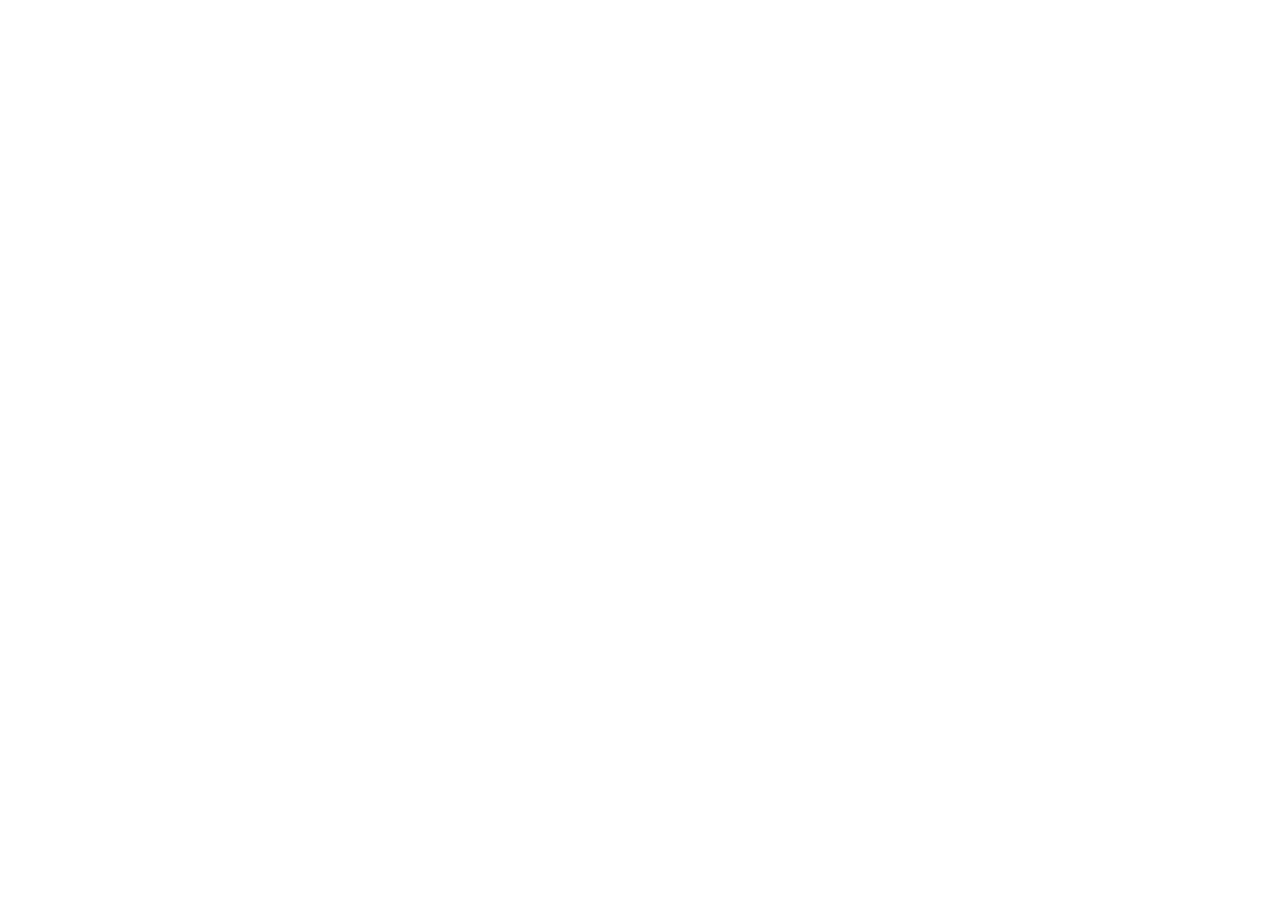
==== about.html @ 5c96bc86 "Commit 1 : arborecence et structure HTML" ====
<!DOCTYPE html>
<html lang="fr">
<head>
  <meta charset="UTF-8">
  <meta name="viewport" content="width=device-width, initial-scale=1.0">
  <title>AfriTalent - À propos</title>

  <link href="https://cdn.jsdelivr.net/npm/bootstrap@5.3.0/dist/css/bootstrap.min.css" rel="stylesheet">
  <link href="https://cdn.jsdelivr.net/npm/bootstrap-icons@1.11.1/font/bootstrap-icons.css" rel="stylesheet">
  <link rel="stylesheet" href="css/style.css">
</head>

<body>

  <!-- À propos -->

  <script src="https://cdn.jsdelivr.net/npm/bootstrap@5.3.0/dist/js/bootstrap.bundle.min.js"></script>
  <script src="js/main.js"></script>

</body>
</html>
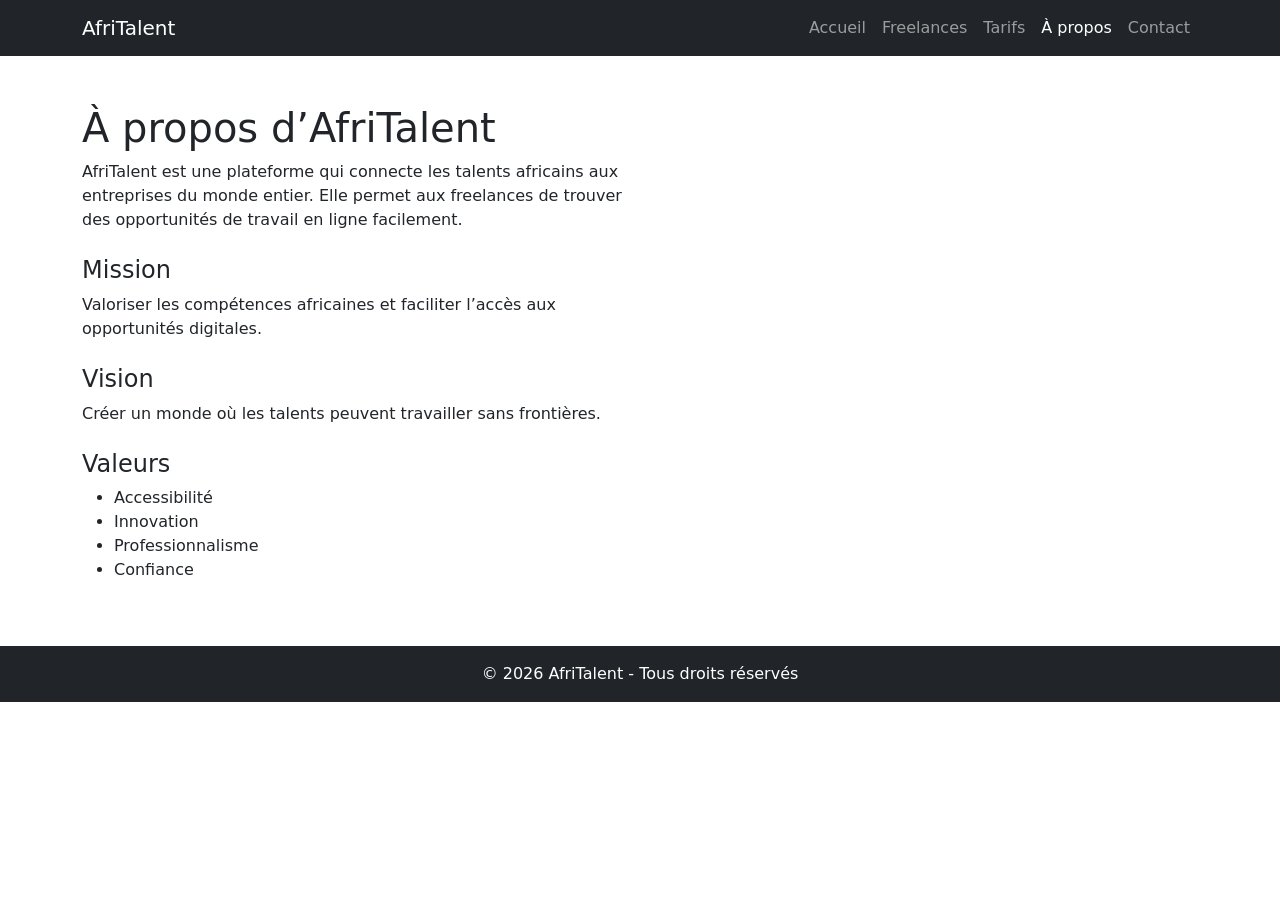
==== commit 7c15acbe: "Commit 2 : ajout de la structure complète des sections du site AfriTalent" ====
--- a/about.html
+++ b/about.html
@@ -13,6 +13,62 @@
 <body>
 
   <!-- À propos -->
+<!-- NAVBAR -->
+  <nav class="navbar navbar-expand-lg navbar-dark bg-dark">
+    <div class="container">
+      <a class="navbar-brand" href="index.html">AfriTalent</a>
+
+      <div class="navbar-nav">
+        <a class="nav-link" href="index.html">Accueil</a>
+        <a class="nav-link" href="freelances.html">Freelances</a>
+        <a class="nav-link" href="tarifs.html">Tarifs</a>
+        <a class="nav-link active" href="about.html">À propos</a>
+        <a class="nav-link" href="contact.html">Contact</a>
+      </div>
+    </div>
+  </nav>
+
+  <!-- ABOUT -->
+  <section class="container mt-5">
+
+    <div class="row align-items-center">
+
+      <!-- TEXTE -->
+      <div class="col-md-6">
+
+        <h1>À propos d’AfriTalent</h1>
+
+        <p>
+          AfriTalent est une plateforme qui connecte les talents africains aux entreprises du monde entier.
+          Elle permet aux freelances de trouver des opportunités de travail en ligne facilement.
+        </p>
+
+        <h4 class="mt-4">Mission</h4>
+        <p>
+          Valoriser les compétences africaines et faciliter l’accès aux opportunités digitales.
+        </p>
+
+        <h4 class="mt-4">Vision</h4>
+        <p>
+          Créer un monde où les talents peuvent travailler sans frontières.
+        </p>
+
+        <h4 class="mt-4">Valeurs</h4>
+        <ul>
+          <li>Accessibilité</li>
+          <li>Innovation</li>
+          <li>Professionnalisme</li>
+          <li>Confiance</li>
+        </ul>
+
+      </div>
+
+  </section>
+
+  <!-- FOOTER -->
+  <footer class="bg-dark text-white text-center p-3 mt-5">
+    <p class="mb-0">© 2026 AfriTalent - Tous droits réservés</p>
+  </footer>
 
   <script src="https://cdn.jsdelivr.net/npm/bootstrap@5.3.0/dist/js/bootstrap.bundle.min.js"></script>
   <script src="js/main.js"></script>
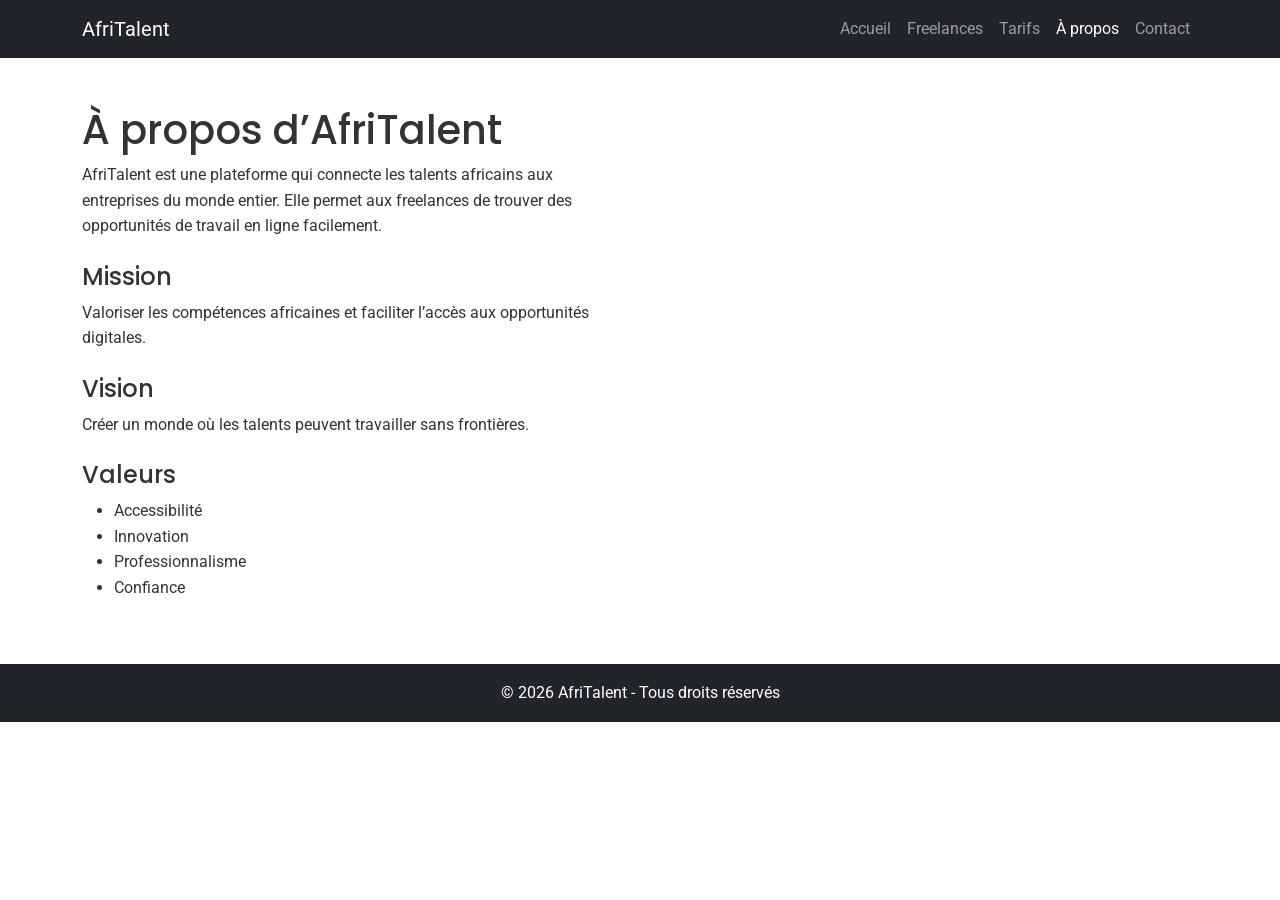
==== commit a2f54966: "Commit 3 : CSS variables, typographie, layout général et styles de base" ====
--- a/about.html
+++ b/about.html
@@ -7,6 +7,7 @@
 
   <link href="https://cdn.jsdelivr.net/npm/bootstrap@5.3.0/dist/css/bootstrap.min.css" rel="stylesheet">
   <link href="https://cdn.jsdelivr.net/npm/bootstrap-icons@1.11.1/font/bootstrap-icons.css" rel="stylesheet">
+  <link href="https://fonts.googleapis.com/css2?family=Poppins:wght@400;600;700&family=Roboto:wght@400;500;700&display=swap" rel="stylesheet">
   <link rel="stylesheet" href="css/style.css">
 </head>
 
--- a/css/style.css
+++ b/css/style.css
@@ -0,0 +1,46 @@
+/* VARIABLES */
+:root {
+  --primary-color: #0d6efd;
+  --secondary-color: #212529;
+  --bg-color: #ffffff;
+  --text-color: #333333;
+  --font-title: "Poppins", sans-serif;
+  --font-body: "Roboto", sans-serif;
+}
+
+/* RESET */
+* {
+  margin: 0;
+  padding: 0;
+  box-sizing: border-box;
+}
+
+/* BODY */
+body {
+  font-family: var(--font-body);
+  background-color: var(--bg-color);
+  color: var(--text-color);
+  line-height: 1.6;
+}
+
+/* TITRES */
+h1, h2, h3, h4 {
+  font-family: var(--font-title);
+}
+
+/* NAVBAR */
+.navbar {
+  background-color: var(--secondary-color);
+}
+
+/* IMAGES */
+img {
+  max-width: 100%;
+  height: auto;
+}
+
+/* LIENS */
+a {
+  text-decoration: none;
+  color: inherit;
+}
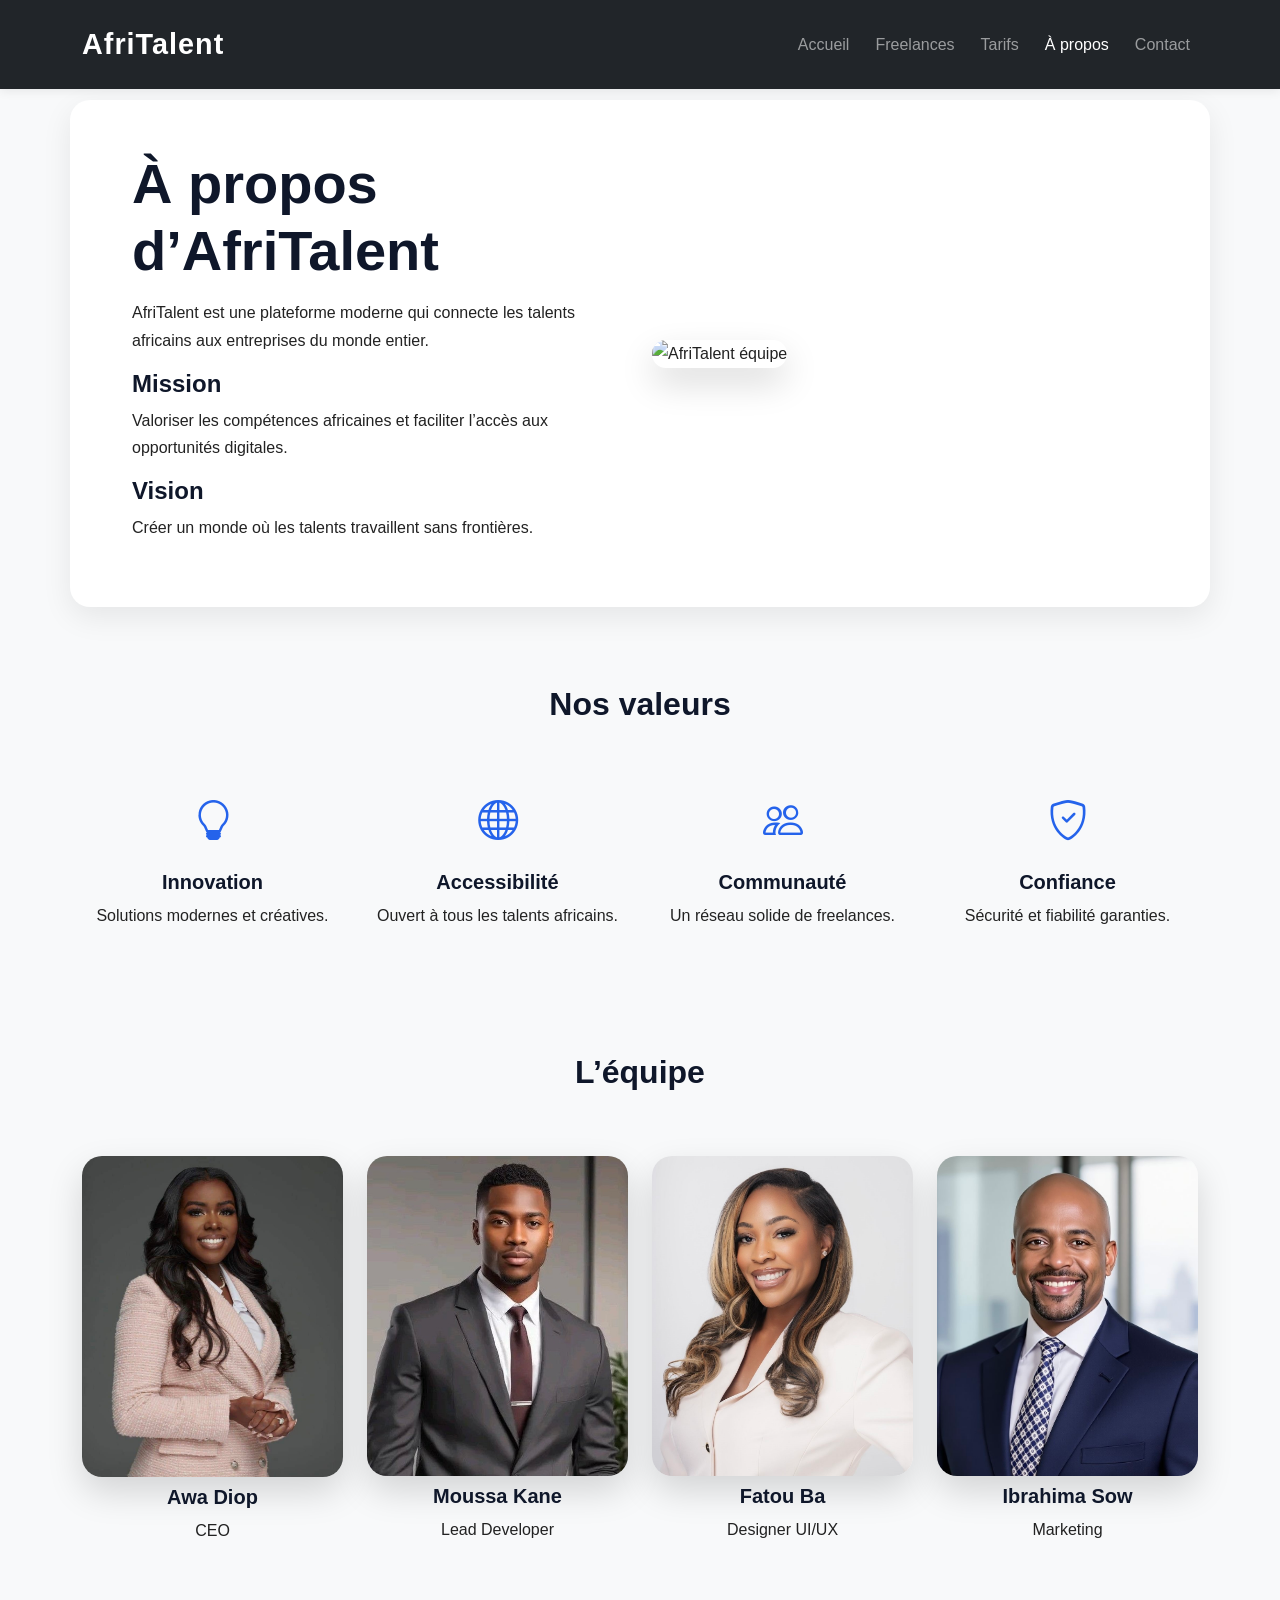
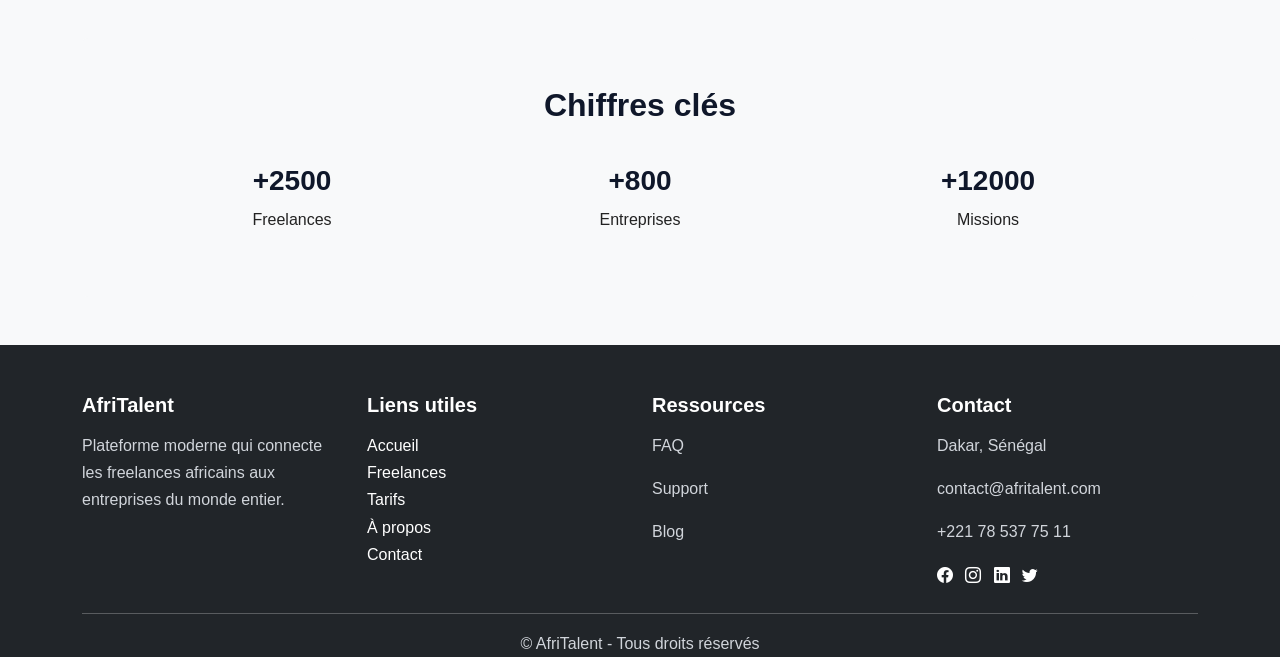
==== commit 034e5dcf: "comit 4 : CSS Bento Grid et section ameliorees" ====
--- a/about.html
+++ b/about.html
@@ -1,5 +1,6 @@
 <!DOCTYPE html>
 <html lang="fr">
+
 <head>
   <meta charset="UTF-8">
   <meta name="viewport" content="width=device-width, initial-scale=1.0">
@@ -7,72 +8,224 @@
 
   <link href="https://cdn.jsdelivr.net/npm/bootstrap@5.3.0/dist/css/bootstrap.min.css" rel="stylesheet">
   <link href="https://cdn.jsdelivr.net/npm/bootstrap-icons@1.11.1/font/bootstrap-icons.css" rel="stylesheet">
-  <link href="https://fonts.googleapis.com/css2?family=Poppins:wght@400;600;700&family=Roboto:wght@400;500;700&display=swap" rel="stylesheet">
   <link rel="stylesheet" href="css/style.css">
 </head>
 
 <body>
 
-  <!-- À propos -->
 <!-- NAVBAR -->
-  <nav class="navbar navbar-expand-lg navbar-dark bg-dark">
-    <div class="container">
-      <a class="navbar-brand" href="index.html">AfriTalent</a>
-
-      <div class="navbar-nav">
-        <a class="nav-link" href="index.html">Accueil</a>
-        <a class="nav-link" href="freelances.html">Freelances</a>
-        <a class="nav-link" href="tarifs.html">Tarifs</a>
-        <a class="nav-link active" href="about.html">À propos</a>
-        <a class="nav-link" href="contact.html">Contact</a>
-      </div>
-    </div>
-  </nav>
-
-  <!-- ABOUT -->
-  <section class="container mt-5">
-
-    <div class="row align-items-center">
-
-      <!-- TEXTE -->
-      <div class="col-md-6">
-
-        <h1>À propos d’AfriTalent</h1>
-
+<header>
+<nav class="navbar navbar-expand-lg navbar-dark bg-dark fixed-top">
+  <div class="container">
+
+    <a class="navbar-brand" href="index.html">AfriTalent</a>
+
+    <button class="navbar-toggler" data-bs-toggle="collapse" data-bs-target="#menu">
+      <span class="navbar-toggler-icon"></span>
+    </button>
+
+    <div class="collapse navbar-collapse" id="menu">
+      <ul class="navbar-nav ms-auto">
+        <li class="nav-item"><a class="nav-link" href="index.html">Accueil</a></li>
+        <li class="nav-item"><a class="nav-link" href="freelances.html">Freelances</a></li>
+        <li class="nav-item"><a class="nav-link" href="tarifs.html">Tarifs</a></li>
+        <li class="nav-item"><a class="nav-link active" href="about.html">À propos</a></li>
+        <li class="nav-item"><a class="nav-link" href="contact.html">Contact</a></li>
+      </ul>
+    </div>
+
+  </div>
+</nav>
+</header>
+
+<main class="container" style="margin-top:100px;">
+
+<!-- ABOUT -->
+<section class="row align-items-center my-5">
+
+  <div class="col-md-6">
+    <h1>À propos d’AfriTalent</h1>
+    <p>
+      AfriTalent est une plateforme moderne qui connecte les talents africains aux entreprises du monde entier.
+    </p>
+
+    <h4>Mission</h4>
+    <p>Valoriser les compétences africaines et faciliter l’accès aux opportunités digitales.</p>
+
+    <h4>Vision</h4>
+    <p>Créer un monde où les talents travaillent sans frontières.</p>
+  </div>
+
+  <div class="col-md-6">
+    <img src="images/about.jpg" class="img-fluid rounded" alt="AfriTalent équipe">
+  </div>
+
+</section>
+
+<!-- VALEURS -->
+<section class="my-5 text-center">
+
+  <h2>Nos valeurs</h2>
+
+  <div class="row mt-4 g-4">
+
+    <div class="col-md-3">
+      <i class="bi bi-lightbulb fs-1"></i>
+      <h5>Innovation</h5>
+      <p>Solutions modernes et créatives.</p>
+    </div>
+
+    <div class="col-md-3">
+      <i class="bi bi-globe fs-1"></i>
+      <h5>Accessibilité</h5>
+      <p>Ouvert à tous les talents africains.</p>
+    </div>
+
+    <div class="col-md-3">
+      <i class="bi bi-people fs-1"></i>
+      <h5>Communauté</h5>
+      <p>Un réseau solide de freelances.</p>
+    </div>
+
+    <div class="col-md-3">
+      <i class="bi bi-shield-check fs-1"></i>
+      <h5>Confiance</h5>
+      <p>Sécurité et fiabilité garanties.</p>
+    </div>
+
+  </div>
+
+</section>
+
+<!-- EQUIPE -->
+<section class="my-5 text-center">
+
+  <h2>L’équipe</h2>
+
+  <div class="row mt-4 g-4">
+
+    <div class="col-md-3">
+      <img src="images/team1.jpg" class="img-fluid rounded mb-2" alt="CEO">
+      <h5>Awa Diop</h5>
+      <p>CEO</p>
+    </div>
+
+    <div class="col-md-3">
+      <img src="images/team2.jpg" class="img-fluid rounded mb-2" alt="Dev">
+      <h5>Moussa Kane</h5>
+      <p>Lead Developer</p>
+    </div>
+
+    <div class="col-md-3">
+      <img src="images/team3.jpg" class="img-fluid rounded mb-2" alt="Design">
+      <h5>Fatou Ba</h5>
+      <p>Designer UI/UX</p>
+    </div>
+
+    <div class="col-md-3">
+      <img src="images/team4.jpg" class="img-fluid rounded mb-2" alt="Marketing">
+      <h5>Ibrahima Sow</h5>
+      <p>Marketing</p>
+    </div>
+
+  </div>
+
+</section>
+
+<!-- CHIFFRES -->
+<section class="my-5 text-center bg-light p-5 rounded">
+
+  <h2>Chiffres clés</h2>
+
+  <div class="row mt-4">
+
+    <div class="col-md-4">
+      <h3>+2500</h3>
+      <p>Freelances</p>
+    </div>
+
+    <div class="col-md-4">
+      <h3>+800</h3>
+      <p>Entreprises</p>
+    </div>
+
+    <div class="col-md-4">
+      <h3>+12000</h3>
+      <p>Missions</p>
+    </div>
+
+  </div>
+
+</section>
+
+</main>
+<!-- FOOTER -->
+<footer class="bg-dark text-white pt-5 mt-5">
+
+  <div class="container">
+
+    <div class="row g-4">
+
+      <!-- A PROPOS -->
+      <div class="col-md-3">
+        <h5>AfriTalent</h5>
         <p>
-          AfriTalent est une plateforme qui connecte les talents africains aux entreprises du monde entier.
-          Elle permet aux freelances de trouver des opportunités de travail en ligne facilement.
+          Plateforme moderne qui connecte les freelances africains aux entreprises du monde entier.
         </p>
-
-        <h4 class="mt-4">Mission</h4>
-        <p>
-          Valoriser les compétences africaines et faciliter l’accès aux opportunités digitales.
-        </p>
-
-        <h4 class="mt-4">Vision</h4>
-        <p>
-          Créer un monde où les talents peuvent travailler sans frontières.
-        </p>
-
-        <h4 class="mt-4">Valeurs</h4>
-        <ul>
-          <li>Accessibilité</li>
-          <li>Innovation</li>
-          <li>Professionnalisme</li>
-          <li>Confiance</li>
-        </ul>
-
-      </div>
-
-  </section>
-
-  <!-- FOOTER -->
-  <footer class="bg-dark text-white text-center p-3 mt-5">
-    <p class="mb-0">© 2026 AfriTalent - Tous droits réservés</p>
-  </footer>
-
-  <script src="https://cdn.jsdelivr.net/npm/bootstrap@5.3.0/dist/js/bootstrap.bundle.min.js"></script>
-  <script src="js/main.js"></script>
-
-</body>
-</html>+      </div>
+
+      <!-- LIENS -->
+      <div class="col-md-3">
+        <h5>Liens utiles</h5>
+        <a href="index.html" class="text-white d-block">Accueil</a>
+        <a href="freelances.html" class="text-white d-block">Freelances</a>
+        <a href="tarifs.html" class="text-white d-block">Tarifs</a>
+        <a href="about.html" class="text-white d-block">À propos</a>
+        <a href="contact.html" class="text-white d-block">Contact</a>
+      </div>
+
+      <!-- RESSOURCES -->
+      <div class="col-md-3">
+        <h5>Ressources</h5>
+        <p>FAQ</p>
+        <p>Support</p>
+        <p>Blog</p>
+      </div>
+
+      <!-- CONTACT + RESEAUX -->
+      <div class="col-md-3">
+        <h5>Contact</h5>
+        <p>Dakar, Sénégal</p>
+        <p>contact@afritalent.com</p>
+        <p>+221 78 537 75 11</p>
+
+        <div class="mt-2">
+          <a href="https://facebook.com" target="_blank" class="text-white me-2">
+            <i class="bi bi-facebook"></i>
+          </a>
+          <a href="https://instagram.com" target="_blank" class="text-white me-2">
+            <i class="bi bi-instagram"></i>
+          </a>
+          <a href="https://linkedin.com" target="_blank" class="text-white me-2">
+            <i class="bi bi-linkedin"></i>
+          </a>
+          <a href="https://twitter.com" target="_blank" class="text-white">
+            <i class="bi bi-twitter"></i>
+          </a>
+        </div>
+
+      </div>
+
+    </div>
+
+    <hr class="mt-4">
+
+    <!-- COPYRIGHT -->
+    <p class="text-center mb-0">
+      © <span id="year"></span> AfriTalent - Tous droits réservés
+    </p>
+
+  </div>
+    
+  </body>
+  </html>
--- a/css/style.css
+++ b/css/style.css
@@ -1,46 +1,426 @@
-/* VARIABLES */
-:root {
-  --primary-color: #0d6efd;
-  --secondary-color: #212529;
-  --bg-color: #ffffff;
-  --text-color: #333333;
-  --font-title: "Poppins", sans-serif;
-  --font-body: "Roboto", sans-serif;
-}
-
-/* RESET */
-* {
-  margin: 0;
-  padding: 0;
-  box-sizing: border-box;
-}
-
-/* BODY */
-body {
-  font-family: var(--font-body);
-  background-color: var(--bg-color);
-  color: var(--text-color);
-  line-height: 1.6;
-}
-
-/* TITRES */
-h1, h2, h3, h4 {
-  font-family: var(--font-title);
-}
-
-/* NAVBAR */
-.navbar {
-  background-color: var(--secondary-color);
-}
-
-/* IMAGES */
-img {
-  max-width: 100%;
-  height: auto;
-}
-
-/* LIENS */
-a {
-  text-decoration: none;
-  color: inherit;
-}+/* Variables */
+
+:root{
+--primary:#0f172a;
+--secondary:#2563eb;
+--accent:#f59e0b;
+--light:#f8fafc;
+--white:#ffffff;
+--text:#334155;
+
+--title-font:'Poppins',sans-serif;
+--body-font:'Roboto',sans-serif;
+}
+
+/* Base */
+
+*{
+margin:0;
+padding:0;
+box-sizing:border-box;
+}
+
+body{
+font-family:var(--body-font);
+background:var(--light);
+color:var(--text);
+line-height:1.7;
+}
+
+h1,h2,h3,h4,h5,h6{
+font-family:var(--title-font);
+color:var(--primary);
+font-weight:700;
+}
+
+section{
+padding-top:30px;
+padding-bottom:30px;
+}
+
+/* Navbar */
+
+.navbar{
+padding:15px 0;
+box-shadow:0 2px 10px rgba(0,0,0,0.08);
+}
+
+.navbar-brand{
+font-family:var(--title-font);
+font-size:1.8rem;
+font-weight:700;
+}
+
+.nav-link{
+font-weight:500;
+margin-left:10px;
+}
+
+.nav-link:hover{
+color:#ffffff !important;
+}
+
+/* Hero */
+
+main section:first-of-type{
+background:#ffffff;
+border-radius:20px;
+padding:50px;
+box-shadow:0 10px 30px rgba(0,0,0,0.08);
+}
+
+h1{
+font-size:3.5rem;
+margin-bottom:15px;
+}
+
+h2{
+margin-bottom:20px;
+}
+
+.btn-dark{
+padding:12px 25px;
+border-radius:10px;
+}
+
+.btn-outline-dark{
+padding:12px 25px;
+border-radius:10px;
+}
+
+.img-fluid.rounded{
+border-radius:20px !important;
+box-shadow:0 15px 35px rgba(0,0,0,0.15);
+transition:0.4s;
+}
+
+.img-fluid.rounded:hover{
+transform:scale(1.03);
+}
+
+/* Titres sections */
+
+section h2{
+font-size:2rem;
+margin-bottom:40px !important;
+}
+
+
+
+/* Catégories */
+
+.service-card{
+  background:#ffffff;
+  padding:35px 25px;
+  border-radius:20px;
+  box-shadow:0 5px 20px rgba(0,0,0,0.08);
+  transition:0.4s;
+  height:100%;
+}
+
+.service-card i{
+  color:#2563eb;
+}
+
+.service-card:hover{
+  transform:translateY(-10px);
+  box-shadow:0 15px 35px rgba(37,99,235,0.20);
+}
+
+section:nth-of-type(2) .col-md-4:hover{
+transform:translateY(-10px);
+box-shadow:0 15px 35px rgba(37,99,235,0.18);
+}
+
+section:nth-of-type(2) i{
+color:var(--secondary);
+margin-bottom:15px;
+display:block;
+}
+
+/* Comment ça marche */
+
+.step-card{
+background:#ffffff;
+padding:30px 20px;
+border-radius:18px;
+height:100%;
+box-shadow:0 5px 20px rgba(0,0,0,0.06);
+transition:0.4s;
+}
+
+.step-card:hover{
+transform:translateY(-8px);
+box-shadow:0 15px 35px rgba(37,99,235,0.18);
+}
+
+.step-card i{
+color:var(--secondary);
+display:block;
+margin-bottom:10px;
+}
+
+.step-card h5{
+margin-bottom:10px;
+}
+
+/* Témoignages */
+
+#carouselTesti{
+background:#edeeef;
+padding:50px;
+border-radius:20px;
+box-shadow:0 5px 20px rgba(0,0,0,0.08);
+}
+
+.carousel-item{
+min-height:220px;
+}
+
+.carousel-item img{
+width:90px;
+height:90px;
+object-fit:cover;
+border:4px solid var(--secondary);
+}
+
+.carousel-item p{
+max-width:700px;
+margin:15px auto;
+font-style:italic;
+}
+
+.carousel-item h6{
+color:var(--secondary);
+}
+
+.carousel-control-prev-icon,
+.carousel-control-next-icon{
+background-color:var(--secondary);
+border-radius:50%;
+padding:20px;
+}
+
+/* Footer */
+
+footer{
+background:var(--primary) !important;
+}
+
+footer h5{
+color:#ffffff;
+margin-bottom:15px;
+}
+
+footer p{
+color:#d1d5db;
+}
+
+footer a{
+text-decoration:none;
+transition:0.3s;
+}
+
+footer a:hover{
+color:var(--accent) !important;
+}
+
+/* Mobile */
+
+@media(max-width:768px){
+
+h1{
+font-size:2.3rem;
+text-align:center;
+}
+
+main section:first-of-type{
+padding:30px;
+}
+
+.btn{
+margin-bottom:10px;
+}
+
+footer{
+text-align:center;
+}
+
+}
+
+/* police tarifs */
+body{
+  font-family: 'Poppins', sans-serif;
+  background:#f8f9fa;
+  color:#222;
+}
+
+/* navbar */
+.navbar{
+  transition:0.3s;
+}
+
+.navbar-brand{
+  font-weight:700;
+  letter-spacing:1px;
+}
+
+/* hero */
+.hero{
+  padding:60px 0;
+}
+
+.hero h1{
+  font-size:3rem;
+  font-weight:700;
+}
+
+.hero p{
+  font-size:1.1rem;
+  margin-top:15px;
+}
+
+.hero img{
+  border-radius:15px;
+  transition:0.3s;
+}
+
+.hero img:hover{
+  transform:scale(1.03);
+}
+
+/* boutons */
+.btn{
+  border-radius:10px;
+  padding:10px 18px;
+}
+
+/* catégories */
+.categories .col-md-4{
+  margin-bottom:25px;
+}
+
+.categories i{
+  color:#0d6efd;
+  margin-bottom:10px;
+  transition:0.3s;
+}
+
+.categories .col-md-4{
+  padding:20px;
+  border-radius:12px;
+  transition:0.3s;
+  background:white;
+}
+
+.categories .col-md-4:hover{
+  transform:translateY(-5px);
+  box-shadow:0 10px 25px rgba(0,0,0,0.1);
+}
+
+/* comment ça marche */
+.step-card{
+  background:white;
+  padding:25px;
+  border-radius:15px;
+  height:100%;
+  transition:0.3s;
+  box-shadow:0 5px 15px rgba(0,0,0,0.05);
+}
+
+.step-card:hover{
+  transform:translateY(-5px);
+}
+
+.step-card i{
+  color:#0d6efd;
+}
+
+/* espacement correct des étapes */
+#steps .row > div{
+  margin-bottom:20px;
+}
+
+/* freelances cards */
+.freelance-card{
+  background:white;
+  padding:20px;
+  border-radius:15px;
+  transition:0.3s;
+  box-shadow:0 5px 15px rgba(0,0,0,0.05);
+}
+
+.freelance-card:hover{
+  transform:translateY(-5px);
+}
+
+/* tarifs */
+.pricing-card{
+  background:white;
+  border-radius:15px;
+  padding:25px;
+  transition:0.3s;
+}
+
+.pricing-card:hover{
+  transform:scale(1.03);
+}
+
+/* plan populaire */
+.popular{
+  border:2px solid #000;
+}
+
+/* FAQ */
+.accordion-button{
+  font-weight:500;
+}
+
+/* footer */
+footer{
+  margin-top:50px;
+}
+
+footer a{
+  text-decoration:none;
+}
+
+footer a:hover{
+  text-decoration:underline;
+}
+
+/* CTA */
+.cta{
+  background:linear-gradient(90deg,#0d6efd,#6610f2);
+  color:white;
+  padding:50px;
+  border-radius:15px;
+}
+
+/* responsive */
+@media(max-width:768px){
+  .hero h1{
+    font-size:2rem;
+  }
+
+  .step-card{
+    margin-bottom:15px;
+  }
+}
+.accordion-item{
+  border-radius:12px;
+  overflow:hidden;
+  border:none;
+}
+
+.accordion-button{
+  background:white;
+  box-shadow:none;
+}
+
+.accordion-button:not(.collapsed){
+  background:#000409;
+  color:white;
+}
+/*freelance*/
+
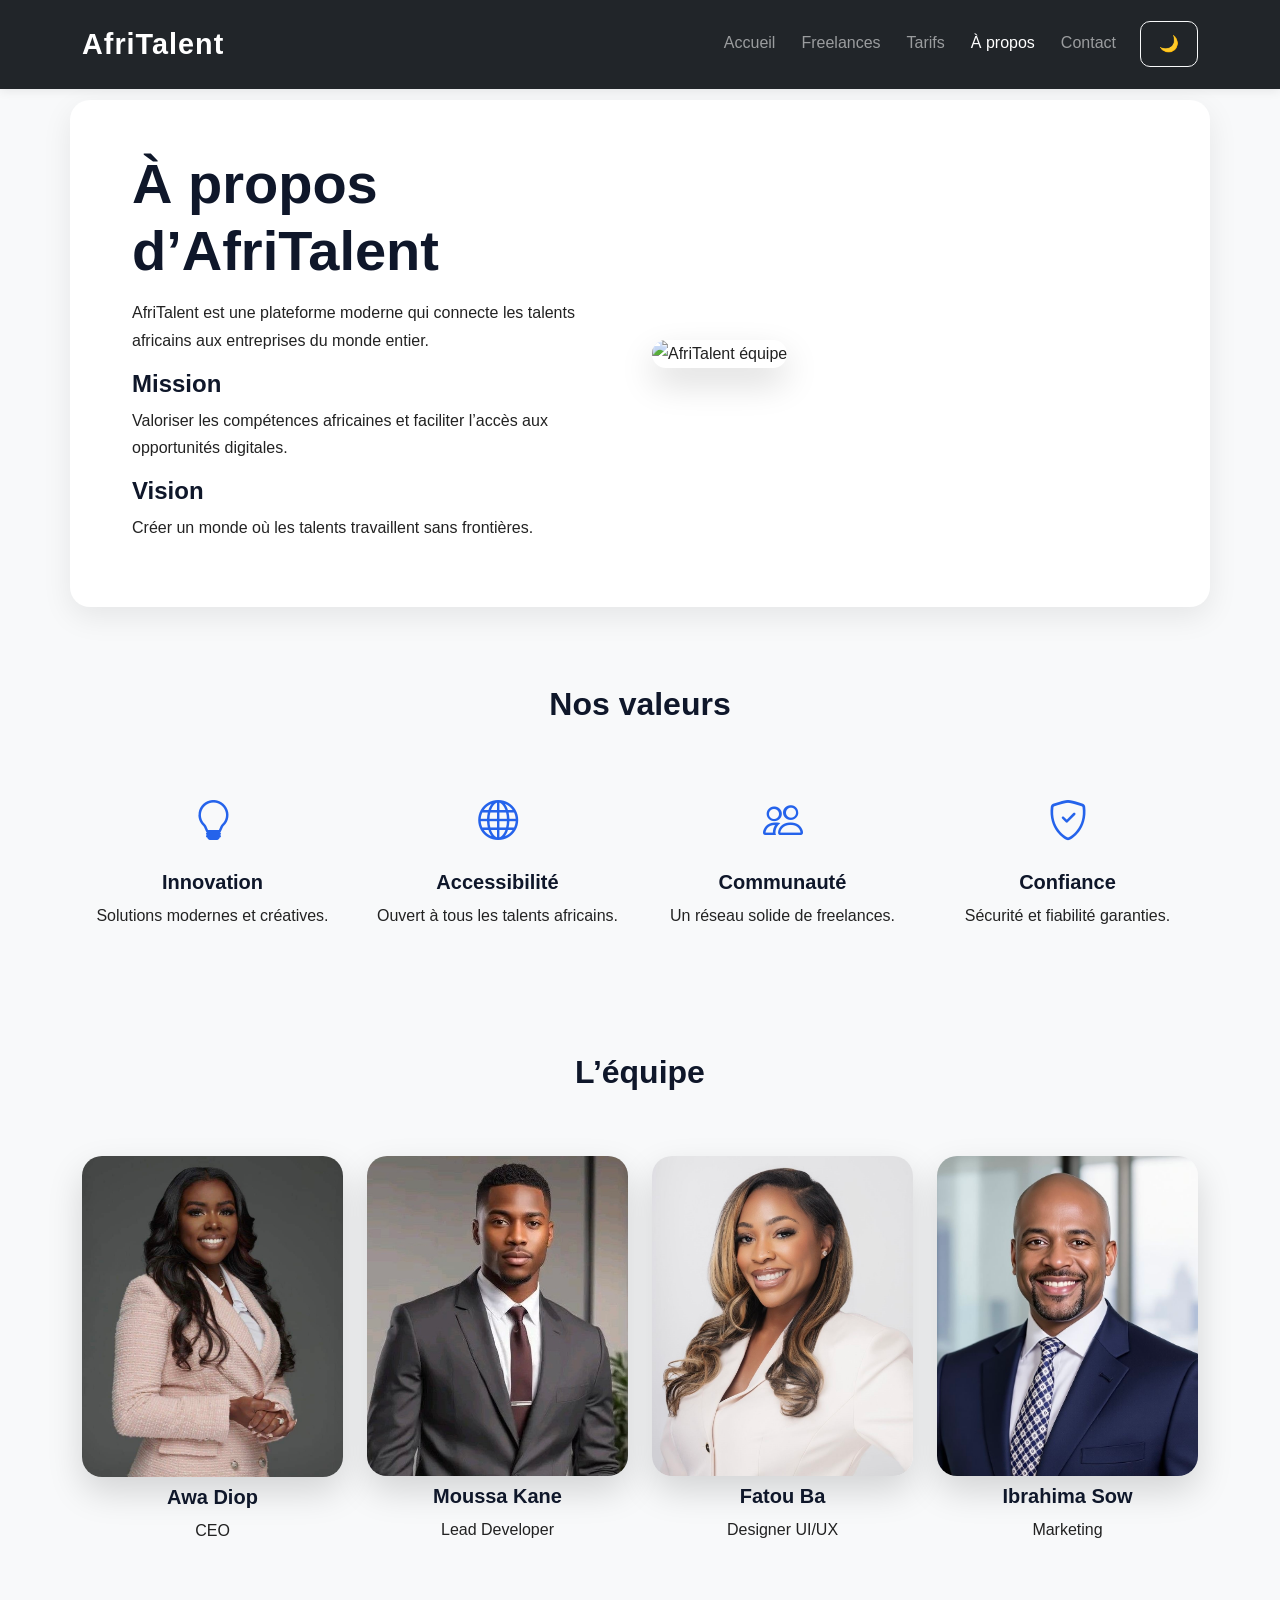
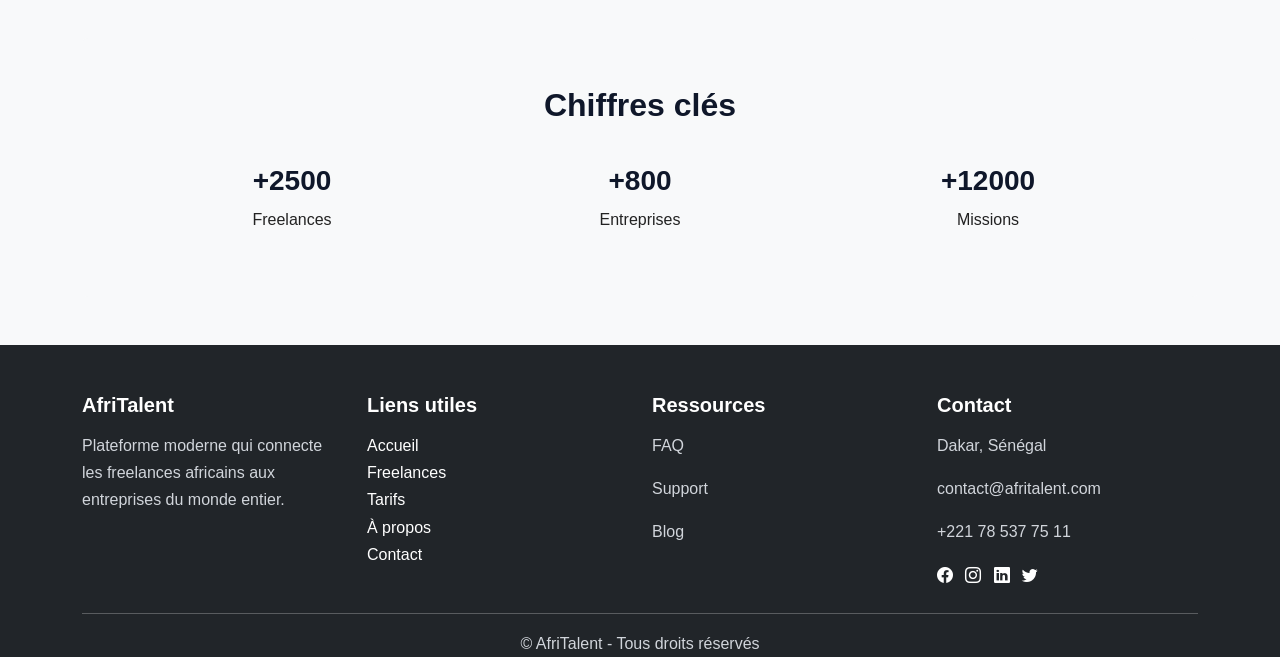
==== commit 578b71cc: "Commit 6 : JS : dark mode, navbar dynamique au scroll" ====
--- a/about.html
+++ b/about.html
@@ -31,6 +31,9 @@
         <li class="nav-item"><a class="nav-link" href="tarifs.html">Tarifs</a></li>
         <li class="nav-item"><a class="nav-link active" href="about.html">À propos</a></li>
         <li class="nav-item"><a class="nav-link" href="contact.html">Contact</a></li>
+     <button id="darkToggle" class="btn btn-outline-light ms-3">
+  🌙
+</button>
       </ul>
     </div>
 
@@ -226,6 +229,10 @@
     </p>
 
   </div>
-    
+  <button id="topBtn">⬆</button>
+
+  <script src="https://cdn.jsdelivr.net/npm/bootstrap@5.3.0/dist/js/bootstrap.bundle.min.js"></script>
+    <script src="js/main.js"></script>
+
   </body>
   </html>
--- a/css/style.css
+++ b/css/style.css
@@ -422,5 +422,123 @@
   background:#000409;
   color:white;
 }
-/*freelance*/
-
+
+
+/* TABLETTE */
+@media (max-width: 768px){
+
+  h1{
+    font-size: 2.2rem;
+    text-align: center;
+  }
+
+  h2{
+    text-align: center;
+  }
+
+  .btn{
+    width: 100%;
+    margin-bottom: 10px;
+  }
+
+  .freelance-card{
+    margin-bottom: 20px;
+  }
+
+  .step-card{
+    margin-bottom: 15px;
+  }
+
+  .navbar-nav{
+    text-align: center;
+  }
+}
+
+/* MOBILE */
+@media (max-width: 375px){
+
+  h1{
+    font-size: 1.8rem;
+  }
+
+  h2{
+    font-size: 1.3rem;
+  }
+
+  .btn{
+    width: 100%;
+  }
+
+  .freelance-card img{
+    height: 200px;
+    object-fit: cover;
+  }
+
+  .step-card{
+    padding: 20px;
+  }
+
+  footer{
+    text-align: center;
+  }
+}
+
+
+body.dark{
+  background:#0f172a;
+  color:#ffffff;
+}
+
+body.dark h1,
+body.dark h2,
+body.dark h3,
+body.dark h4,
+body.dark h5,
+body.dark h6{
+  color:#ffffff;
+}
+
+body.dark .navbar{
+  background:#000 !important;
+}
+
+/* Cartes en mode sombre */
+body.dark .service-card,
+body.dark .step-card,
+body.dark .freelance-card,
+body.dark .p-4,
+body.dark .border{
+  background:#1e1e1e;
+  color:#ffffff;
+}
+
+
+.navbar.scrolled{
+  background:#000 !important;
+  box-shadow:0 5px 20px rgba(0,0,0,0.3);
+  transition:0.3s;
+}
+
+
+
+#topBtn{
+  position:fixed;
+  bottom:20px;
+  right:20px;
+  width:45px;
+  height:45px;
+  border-radius:50%;
+  border:none;
+  background:#000;
+  color:#fff;
+  display:none;
+  cursor:pointer;
+  display:flex;
+  align-items:center;
+  justify-content:center;
+  z-index:999;
+}
+
+#topBtn:hover{
+  transform:scale(1.1);
+}
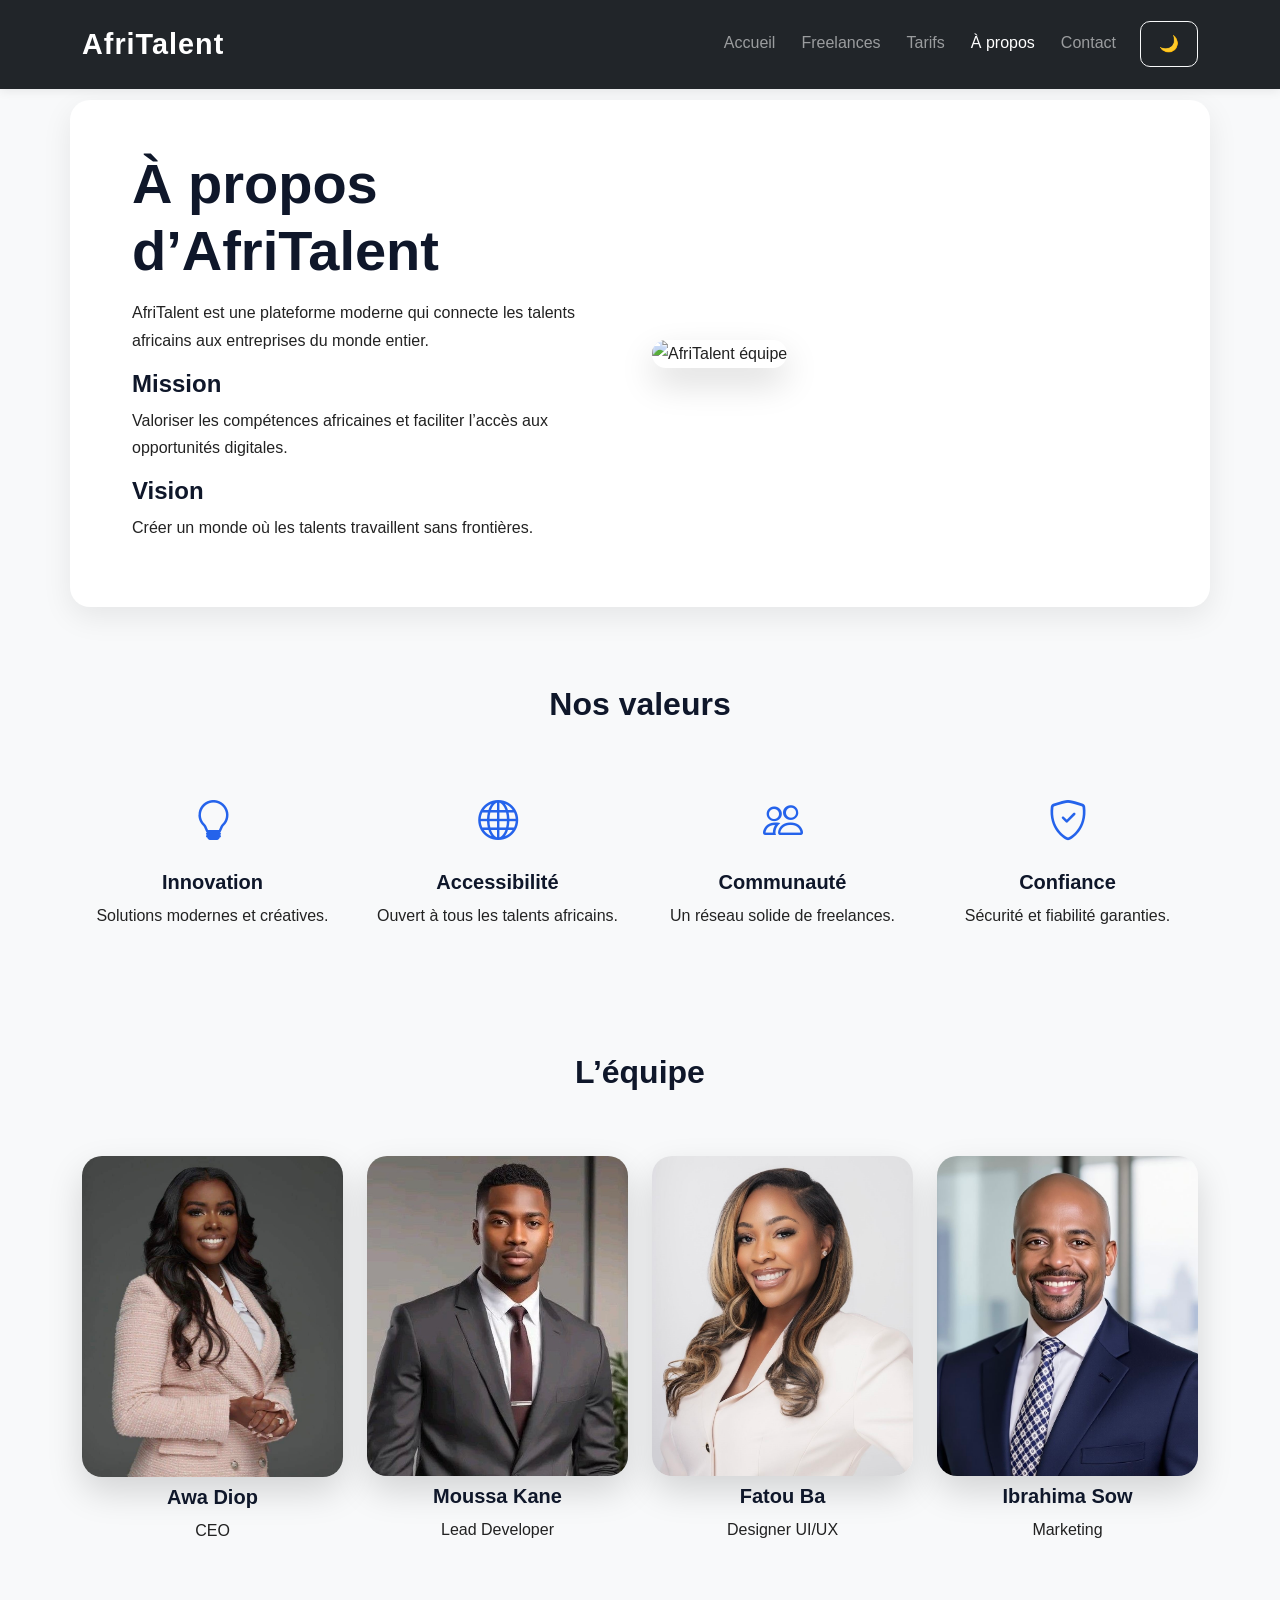
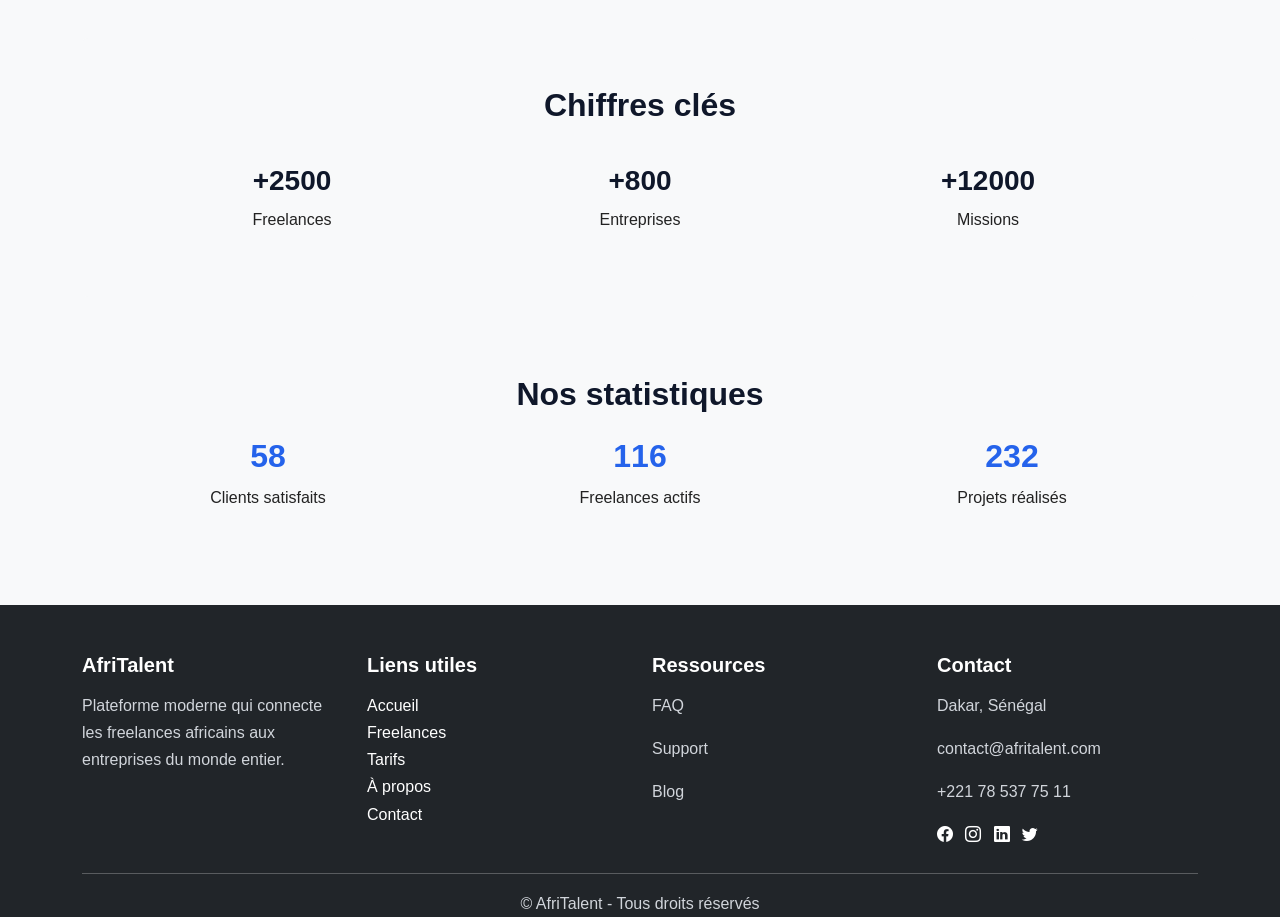
==== commit a740ff6f: "COMMIT 7 : JS compteurs annimes et animation fade-in des sections" ====
--- a/about.html
+++ b/about.html
@@ -160,6 +160,30 @@
   </div>
 
 </section>
+<section class="container my-5">
+
+  <h2 class="text-center mb-4">Nos statistiques</h2>
+
+  <div class="row text-center">
+
+    <div class="col-md-4">
+      <h3 class="counter" data-target="200">0</h3>
+      <p>Clients satisfaits</p>
+    </div>
+
+    <div class="col-md-4">
+      <h3 class="counter" data-target="400">0</h3>
+      <p>Freelances actifs</p>
+    </div>
+
+    <div class="col-md-4">
+      <h3 class="counter" data-target="800">0</h3>
+      <p>Projets réalisés</p>
+    </div>
+
+  </div>
+
+</section>
 
 </main>
 <!-- FOOTER -->
--- a/css/style.css
+++ b/css/style.css
@@ -541,4 +541,21 @@
 
 #topBtn:hover{
   transform:scale(1.1);
+}
+
+.hidden{
+  opacity:0;
+  transform:translateY(40px);
+  transition:0.6s ease;
+}
+
+.show{
+  opacity:1;
+  transform:translateY(0);
+}
+
+.counter{
+  font-size:2rem;
+  font-weight:bold;
+  color:#2563eb;
 }
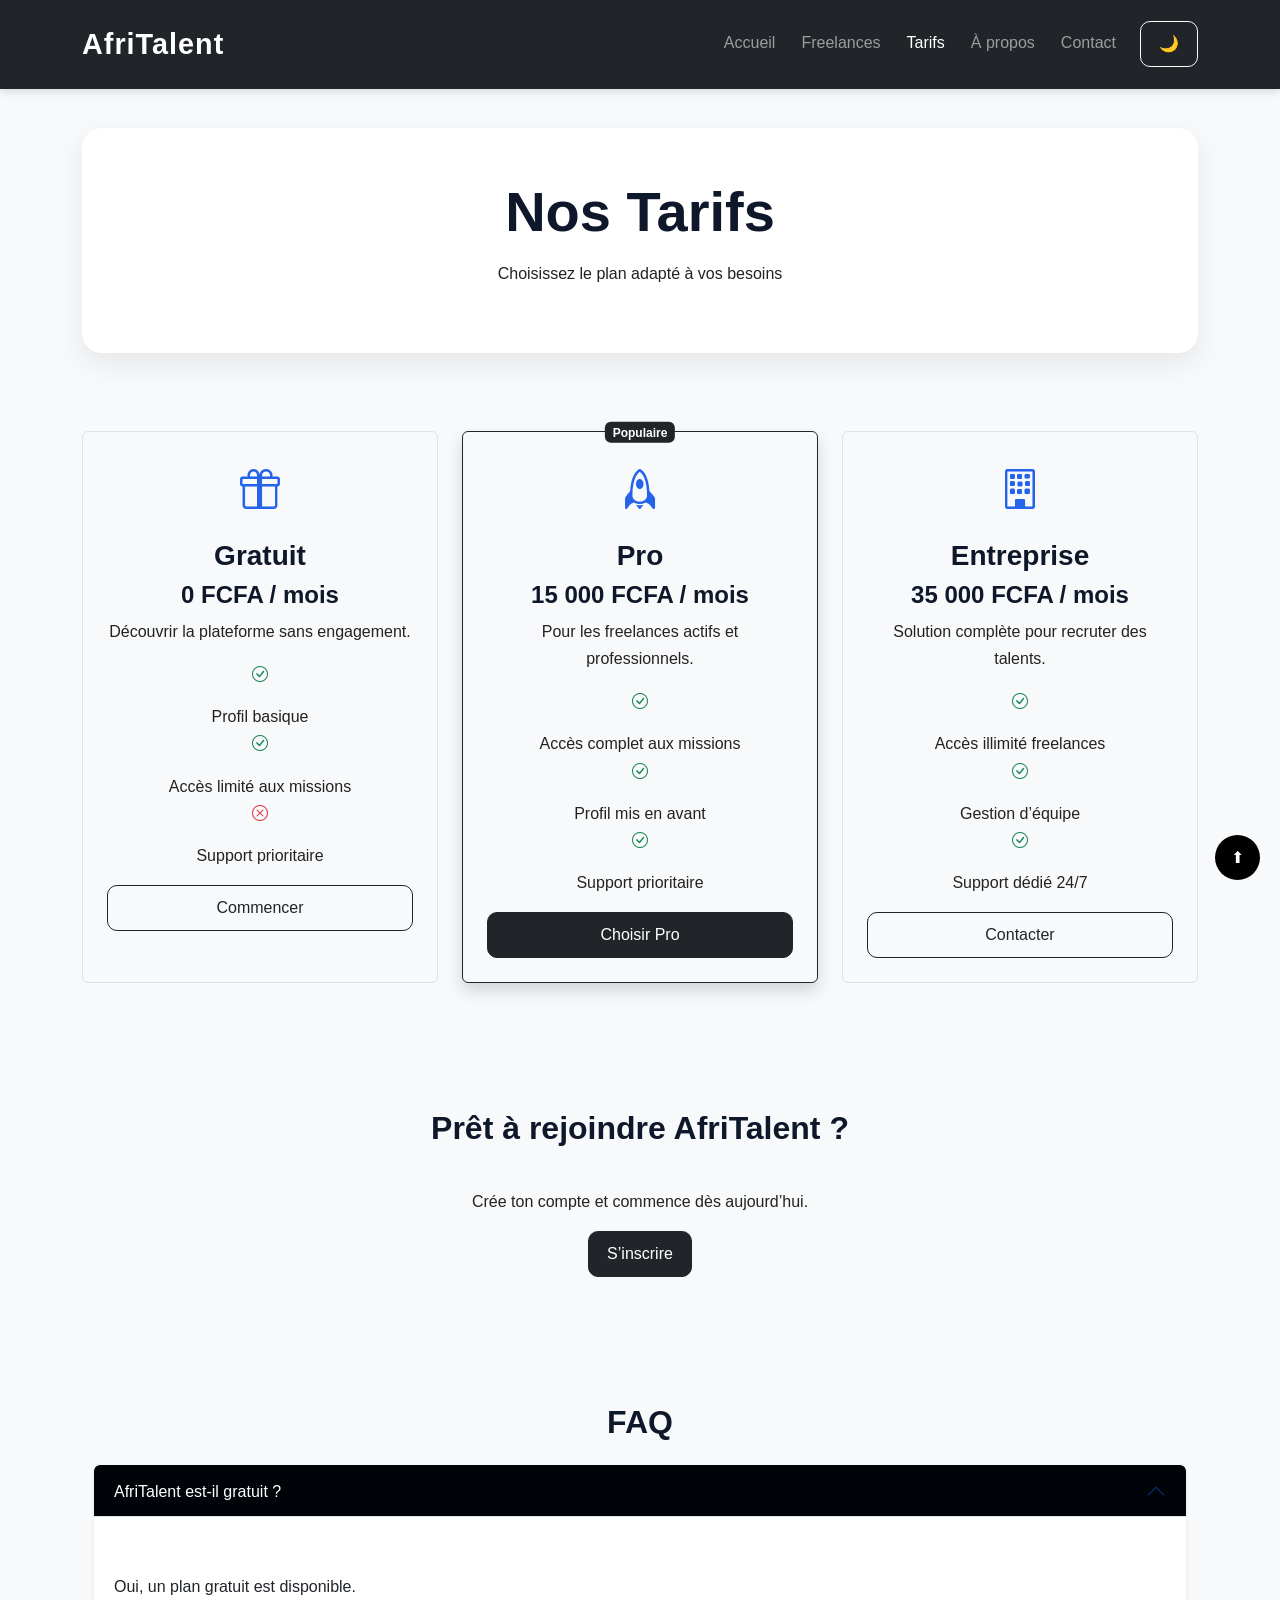
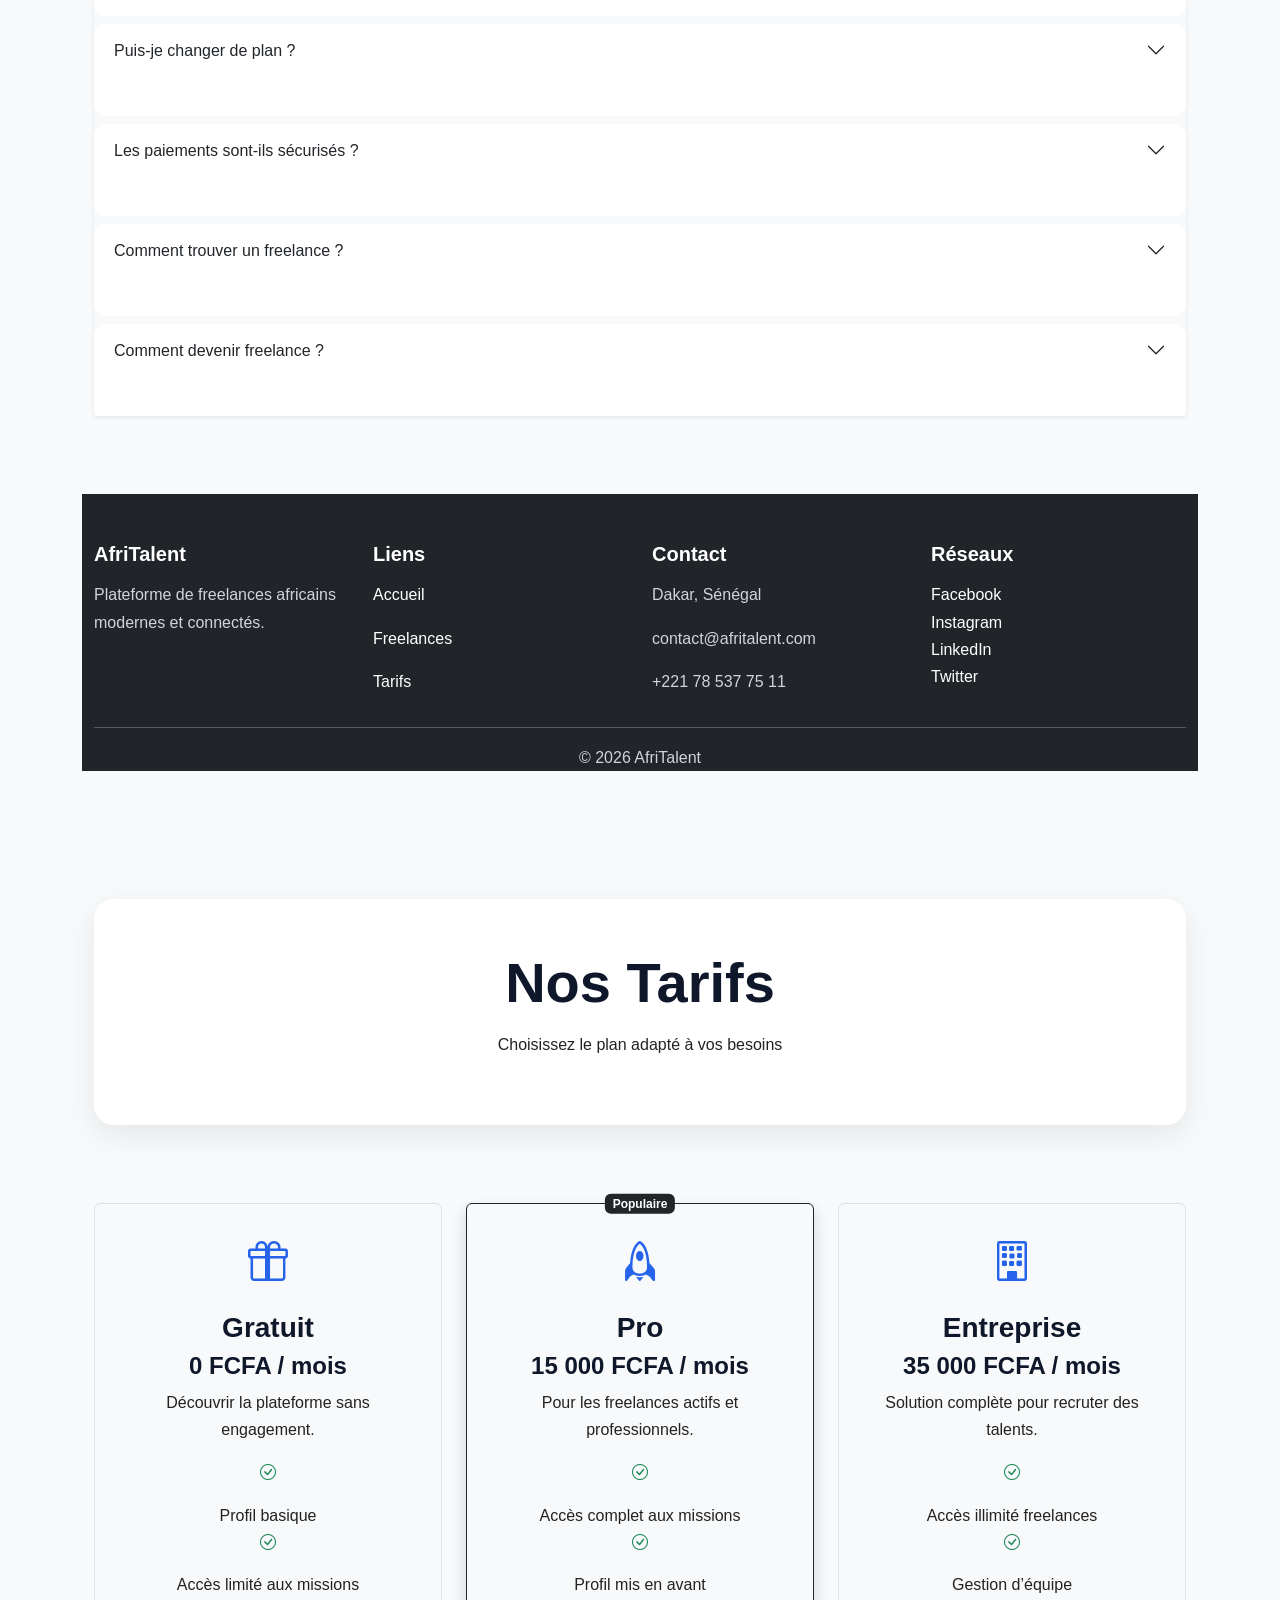
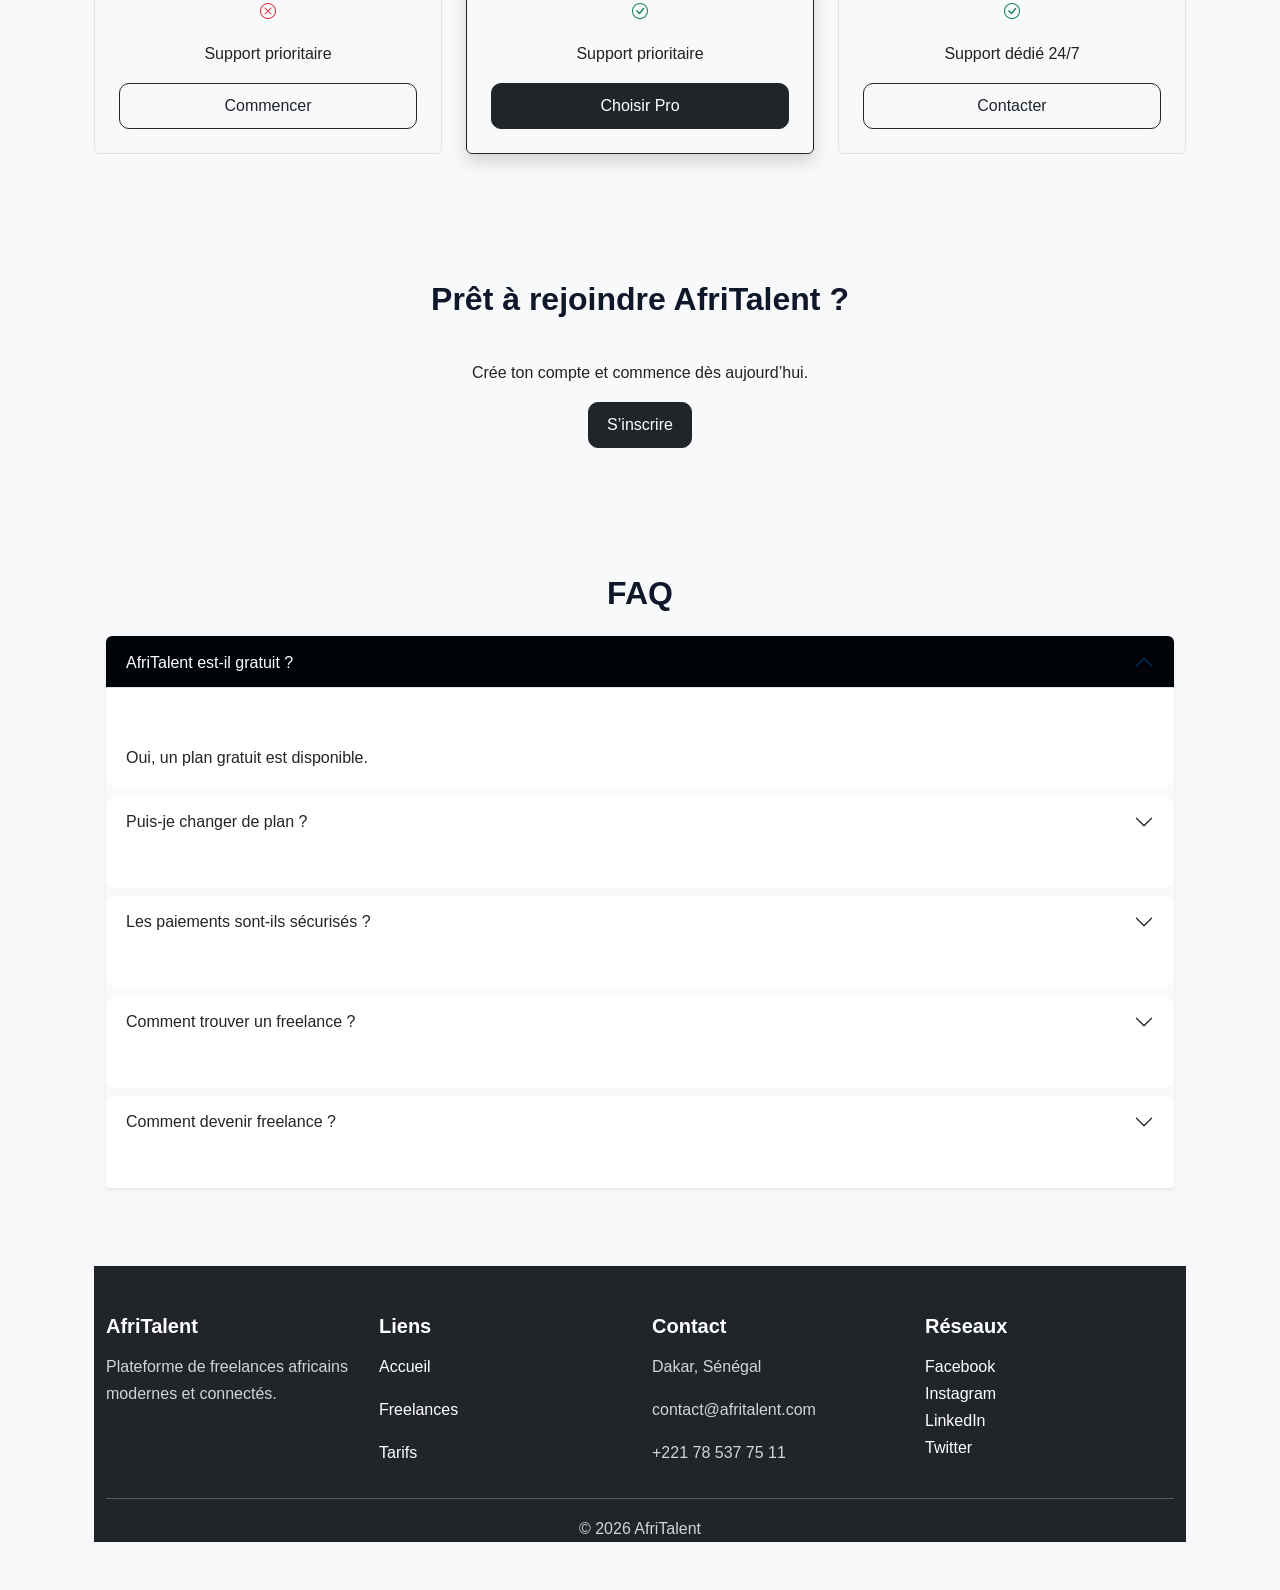
==== commit 9776e7f5: "COMMIT 9 : Finalisation ,correction responsive,optimisation du code et commentaires" ====
--- a/about.html
+++ b/about.html
@@ -4,7 +4,7 @@
 <head>
   <meta charset="UTF-8">
   <meta name="viewport" content="width=device-width, initial-scale=1.0">
-  <title>AfriTalent - À propos</title>
+  <title>AfriTalent - Tarifs</title>
 
   <link href="https://cdn.jsdelivr.net/npm/bootstrap@5.3.0/dist/css/bootstrap.min.css" rel="stylesheet">
   <link href="https://cdn.jsdelivr.net/npm/bootstrap-icons@1.11.1/font/bootstrap-icons.css" rel="stylesheet">
@@ -15,248 +15,500 @@
 
 <!-- NAVBAR -->
 <header>
-<nav class="navbar navbar-expand-lg navbar-dark bg-dark fixed-top">
+  <nav class="navbar navbar-expand-lg navbar-dark bg-dark fixed-top">
+    <div class="container">
+
+      <a class="navbar-brand" href="index.html">AfriTalent</a>
+
+      <button class="navbar-toggler" type="button" data-bs-toggle="collapse" data-bs-target="#menu">
+        <span class="navbar-toggler-icon"></span>
+      </button>
+
+      <div class="collapse navbar-collapse" id="menu">
+
+        <ul class="navbar-nav ms-auto">
+          <li class="nav-item"><a class="nav-link" href="index.html">Accueil</a></li>
+          <li class="nav-item"><a class="nav-link" href="freelances.html">Freelances</a></li>
+          <li class="nav-item"><a class="nav-link active" href="tarifs.html">Tarifs</a></li>
+          <li class="nav-item"><a class="nav-link" href="about.html">À propos</a></li>
+          <li class="nav-item"><a class="nav-link" href="contact.html">Contact</a></li>
+
+          <button id="darkToggle" class="btn btn-outline-light ms-3">
+            🌙
+          </button>
+
+        </ul>
+
+      </div>
+    </div>
+  </nav>
+</header>
+
+<main class="container my-5" style="padding-top:80px;">
+
+<!-- TITRE -->
+<section class="text-center mb-5">
+  <h1>Nos Tarifs</h1>
+  <p>Choisissez le plan adapté à vos besoins</p>
+</section>
+
+<!-- PLANS -->
+<section class="row text-center g-4">
+
+  <!-- GRATUIT -->
+  <article class="col-md-4">
+    <div class="p-4 border rounded h-100">
+
+      <i class="bi bi-gift fs-1"></i>
+      <h3 class="mt-2">Gratuit</h3>
+      <h4>0 FCFA / mois</h4>
+
+      <p>Découvrir la plateforme sans engagement.</p>
+
+      <ul class="list-unstyled">
+        <li><i class="bi bi-check-circle text-success"></i> Profil basique</li>
+        <li><i class="bi bi-check-circle text-success"></i> Accès limité aux missions</li>
+        <li><i class="bi bi-x-circle text-danger"></i> Support prioritaire</li>
+      </ul>
+
+      <button class="btn btn-outline-dark w-100">Commencer</button>
+    </div>
+  </article>
+
+  <!-- PRO -->
+  <article class="col-md-4">
+    <div class="p-4 border border-dark rounded shadow position-relative h-100">
+
+      <span class="badge bg-dark position-absolute top-0 start-50 translate-middle">
+        Populaire
+      </span>
+
+      <i class="bi bi-rocket fs-1"></i>
+      <h3 class="mt-2">Pro</h3>
+      <h4>15 000 FCFA / mois</h4>
+
+      <p>Pour les freelances actifs et professionnels.</p>
+
+      <ul class="list-unstyled">
+        <li><i class="bi bi-check-circle text-success"></i> Accès complet aux missions</li>
+        <li><i class="bi bi-check-circle text-success"></i> Profil mis en avant</li>
+        <li><i class="bi bi-check-circle text-success"></i> Support prioritaire</li>
+      </ul>
+
+      <button class="btn btn-dark w-100">Choisir Pro</button>
+    </div>
+  </article>
+
+  <!-- ENTREPRISE -->
+  <article class="col-md-4">
+    <div class="p-4 border rounded h-100">
+
+      <i class="bi bi-building fs-1"></i>
+      <h3 class="mt-2">Entreprise</h3>
+      <h4>35 000 FCFA / mois</h4>
+
+      <p>Solution complète pour recruter des talents.</p>
+
+      <ul class="list-unstyled">
+        <li><i class="bi bi-check-circle text-success"></i> Accès illimité freelances</li>
+        <li><i class="bi bi-check-circle text-success"></i> Gestion d’équipe</li>
+        <li><i class="bi bi-check-circle text-success"></i> Support dédié 24/7</li>
+      </ul>
+
+      <button class="btn btn-outline-dark w-100">Contacter</button>
+    </div>
+  </article>
+
+</section>
+
+<!-- CTA -->
+<section class="text-center my-5 p-5 bg-light rounded">
+  <h2>Prêt à rejoindre AfriTalent ?</h2>
+  <p>Crée ton compte et commence dès aujourd’hui.</p>
+  <a href="contact.html" class="btn btn-dark">S’inscrire</a>
+</section>
+
+<!-- FAQ -->
+<section class="container my-5" id="faq">
+
+  <h2 class="text-center mb-4">FAQ</h2>
+
+  <div class="accordion shadow-sm" id="faqAccordion">
+
+    <div class="accordion-item mb-2">
+      <h2 class="accordion-header">
+        <button class="accordion-button" data-bs-toggle="collapse" data-bs-target="#q1">
+          AfriTalent est-il gratuit ?
+        </button>
+      </h2>
+      <div id="q1" class="accordion-collapse collapse show" data-bs-parent="#faqAccordion">
+        <div class="accordion-body">
+          Oui, un plan gratuit est disponible.
+        </div>
+      </div>
+    </div>
+
+    <div class="accordion-item mb-2">
+      <h2 class="accordion-header">
+        <button class="accordion-button collapsed" data-bs-toggle="collapse" data-bs-target="#q2">
+          Puis-je changer de plan ?
+        </button>
+      </h2>
+      <div id="q2" class="accordion-collapse collapse" data-bs-parent="#faqAccordion">
+        <div class="accordion-body">
+          Oui, à tout moment.
+        </div>
+      </div>
+    </div>
+
+    <div class="accordion-item mb-2">
+      <h2 class="accordion-header">
+        <button class="accordion-button collapsed" data-bs-toggle="collapse" data-bs-target="#q3">
+          Les paiements sont-ils sécurisés ?
+        </button>
+      </h2>
+      <div id="q3" class="accordion-collapse collapse" data-bs-parent="#faqAccordion">
+        <div class="accordion-body">
+          Oui, totalement sécurisés.
+        </div>
+      </div>
+    </div>
+
+    <div class="accordion-item mb-2">
+      <h2 class="accordion-header">
+        <button class="accordion-button collapsed" data-bs-toggle="collapse" data-bs-target="#q4">
+          Comment trouver un freelance ?
+        </button>
+      </h2>
+      <div id="q4" class="accordion-collapse collapse" data-bs-parent="#faqAccordion">
+        <div class="accordion-body">
+          Via la page Freelances.
+        </div>
+      </div>
+    </div>
+
+    <div class="accordion-item">
+      <h2 class="accordion-header">
+        <button class="accordion-button collapsed" data-bs-toggle="collapse" data-bs-target="#q5">
+          Comment devenir freelance ?
+        </button>
+      </h2>
+      <div id="q5" class="accordion-collapse collapse" data-bs-parent="#faqAccordion">
+        <div class="accordion-body">
+          Crée ton compte et commence.
+        </div>
+      </div>
+    </div>
+
+  </div>
+
+</section>
+
+<!-- footer -->
+ 
+<footer class="bg-dark text-white pt-5 mt-5">
   <div class="container">
 
-    <a class="navbar-brand" href="index.html">AfriTalent</a>
-
-    <button class="navbar-toggler" data-bs-toggle="collapse" data-bs-target="#menu">
-      <span class="navbar-toggler-icon"></span>
-    </button>
-
-    <div class="collapse navbar-collapse" id="menu">
-      <ul class="navbar-nav ms-auto">
-        <li class="nav-item"><a class="nav-link" href="index.html">Accueil</a></li>
-        <li class="nav-item"><a class="nav-link" href="freelances.html">Freelances</a></li>
-        <li class="nav-item"><a class="nav-link" href="tarifs.html">Tarifs</a></li>
-        <li class="nav-item"><a class="nav-link active" href="about.html">À propos</a></li>
-        <li class="nav-item"><a class="nav-link" href="contact.html">Contact</a></li>
-     <button id="darkToggle" class="btn btn-outline-light ms-3">
-  🌙
-</button>
-      </ul>
-    </div>
-
-  </div>
-</nav>
-</header>
-
-<main class="container" style="margin-top:100px;">
-
-<!-- ABOUT -->
-<section class="row align-items-center my-5">
-
-  <div class="col-md-6">
-    <h1>À propos d’AfriTalent</h1>
-    <p>
-      AfriTalent est une plateforme moderne qui connecte les talents africains aux entreprises du monde entier.
-    </p>
-
-    <h4>Mission</h4>
-    <p>Valoriser les compétences africaines et faciliter l’accès aux opportunités digitales.</p>
-
-    <h4>Vision</h4>
-    <p>Créer un monde où les talents travaillent sans frontières.</p>
-  </div>
-
-  <div class="col-md-6">
-    <img src="images/about.jpg" class="img-fluid rounded" alt="AfriTalent équipe">
-  </div>
-
-</section>
-
-<!-- VALEURS -->
-<section class="my-5 text-center">
-
-  <h2>Nos valeurs</h2>
-
-  <div class="row mt-4 g-4">
-
-    <div class="col-md-3">
-      <i class="bi bi-lightbulb fs-1"></i>
-      <h5>Innovation</h5>
-      <p>Solutions modernes et créatives.</p>
-    </div>
-
-    <div class="col-md-3">
-      <i class="bi bi-globe fs-1"></i>
-      <h5>Accessibilité</h5>
-      <p>Ouvert à tous les talents africains.</p>
-    </div>
-
-    <div class="col-md-3">
-      <i class="bi bi-people fs-1"></i>
-      <h5>Communauté</h5>
-      <p>Un réseau solide de freelances.</p>
-    </div>
-
-    <div class="col-md-3">
-      <i class="bi bi-shield-check fs-1"></i>
-      <h5>Confiance</h5>
-      <p>Sécurité et fiabilité garanties.</p>
-    </div>
-
-  </div>
-
-</section>
-
-<!-- EQUIPE -->
-<section class="my-5 text-center">
-
-  <h2>L’équipe</h2>
-
-  <div class="row mt-4 g-4">
-
-    <div class="col-md-3">
-      <img src="images/team1.jpg" class="img-fluid rounded mb-2" alt="CEO">
-      <h5>Awa Diop</h5>
-      <p>CEO</p>
-    </div>
-
-    <div class="col-md-3">
-      <img src="images/team2.jpg" class="img-fluid rounded mb-2" alt="Dev">
-      <h5>Moussa Kane</h5>
-      <p>Lead Developer</p>
-    </div>
-
-    <div class="col-md-3">
-      <img src="images/team3.jpg" class="img-fluid rounded mb-2" alt="Design">
-      <h5>Fatou Ba</h5>
-      <p>Designer UI/UX</p>
-    </div>
-
-    <div class="col-md-3">
-      <img src="images/team4.jpg" class="img-fluid rounded mb-2" alt="Marketing">
-      <h5>Ibrahima Sow</h5>
-      <p>Marketing</p>
-    </div>
-
-  </div>
-
-</section>
-
-<!-- CHIFFRES -->
-<section class="my-5 text-center bg-light p-5 rounded">
-
-  <h2>Chiffres clés</h2>
-
-  <div class="row mt-4">
-
-    <div class="col-md-4">
-      <h3>+2500</h3>
-      <p>Freelances</p>
-    </div>
-
-    <div class="col-md-4">
-      <h3>+800</h3>
-      <p>Entreprises</p>
-    </div>
-
-    <div class="col-md-4">
-      <h3>+12000</h3>
-      <p>Missions</p>
-    </div>
-
-  </div>
-
-</section>
-<section class="container my-5">
-
-  <h2 class="text-center mb-4">Nos statistiques</h2>
-
-  <div class="row text-center">
-
-    <div class="col-md-4">
-      <h3 class="counter" data-target="200">0</h3>
-      <p>Clients satisfaits</p>
-    </div>
-
-    <div class="col-md-4">
-      <h3 class="counter" data-target="400">0</h3>
-      <p>Freelances actifs</p>
-    </div>
-
-    <div class="col-md-4">
-      <h3 class="counter" data-target="800">0</h3>
-      <p>Projets réalisés</p>
-    </div>
-
-  </div>
-
-</section>
-
-</main>
-<!-- FOOTER -->
-<footer class="bg-dark text-white pt-5 mt-5">
-
-  <div class="container">
-
-    <div class="row g-4">
-
-      <!-- A PROPOS -->
+    <div class="row">
+
       <div class="col-md-3">
         <h5>AfriTalent</h5>
-        <p>
-          Plateforme moderne qui connecte les freelances africains aux entreprises du monde entier.
-        </p>
-      </div>
-
-      <!-- LIENS -->
-      <div class="col-md-3">
-        <h5>Liens utiles</h5>
-        <a href="index.html" class="text-white d-block">Accueil</a>
-        <a href="freelances.html" class="text-white d-block">Freelances</a>
-        <a href="tarifs.html" class="text-white d-block">Tarifs</a>
-        <a href="about.html" class="text-white d-block">À propos</a>
-        <a href="contact.html" class="text-white d-block">Contact</a>
-      </div>
-
-      <!-- RESSOURCES -->
-      <div class="col-md-3">
-        <h5>Ressources</h5>
-        <p>FAQ</p>
-        <p>Support</p>
-        <p>Blog</p>
-      </div>
-
-      <!-- CONTACT + RESEAUX -->
+        <p>Plateforme de freelances africains modernes et connectés.</p>
+      </div>
+
+      <div class="col-md-3">
+        <h5>Liens</h5>
+        <p><a href="index.html" class="text-white">Accueil</a></p>
+        <p><a href="freelances.html" class="text-white">Freelances</a></p>
+        <p><a href="tarifs.html" class="text-white">Tarifs</a></p>
+      </div>
+
       <div class="col-md-3">
         <h5>Contact</h5>
         <p>Dakar, Sénégal</p>
         <p>contact@afritalent.com</p>
         <p>+221 78 537 75 11</p>
-
-        <div class="mt-2">
-          <a href="https://facebook.com" target="_blank" class="text-white me-2">
-            <i class="bi bi-facebook"></i>
-          </a>
-          <a href="https://instagram.com" target="_blank" class="text-white me-2">
-            <i class="bi bi-instagram"></i>
-          </a>
-          <a href="https://linkedin.com" target="_blank" class="text-white me-2">
-            <i class="bi bi-linkedin"></i>
-          </a>
-          <a href="https://twitter.com" target="_blank" class="text-white">
-            <i class="bi bi-twitter"></i>
-          </a>
-        </div>
-
-      </div>
-
-    </div>
-
-    <hr class="mt-4">
-
-    <!-- COPYRIGHT -->
-    <p class="text-center mb-0">
-      © <span id="year"></span> AfriTalent - Tous droits réservés
-    </p>
+      </div>
+
+      <div class="col-md-3">
+        <h5>Réseaux</h5>
+        <a href="https://facebook.com" class="text-white d-block">Facebook</a>
+        <a href="https://instagram.com" class="text-white d-block">Instagram</a>
+        <a href="https://linkedin.com" class="text-white d-block">LinkedIn</a>
+        <a href="https://twitter.com" class="text-white d-block">Twitter</a>
+      </div>
+
+    </div>
+
+    <hr>
+
+    <p class="text-center">© 2026 AfriTalent</p>
 
   </div>
-  <button id="topBtn">⬆</button>
-
-  <script src="https://cdn.jsdelivr.net/npm/bootstrap@5.3.0/dist/js/bootstrap.bundle.min.js"></script>
-    <script src="js/main.js"></script>
-
-  </body>
-  </html>+</footer>
+
+<button id="topBtn">⬆</button>
+
+
+<script src="https://cdn.jsdelivr.net/npm/bootstrap@5.3.0/dist/js/bootstrap.bundle.min.js"></script>
+<script src="js/main.js"></script>
+
+</body>
+</html>
+<!DOCTYPE html>
+<html lang="fr">
+
+<head>
+  <meta charset="UTF-8">
+  <meta name="viewport" content="width=device-width, initial-scale=1.0">
+  <title>AfriTalent - Tarifs</title>
+
+  <link href="https://cdn.jsdelivr.net/npm/bootstrap@5.3.0/dist/css/bootstrap.min.css" rel="stylesheet">
+  <link href="https://cdn.jsdelivr.net/npm/bootstrap-icons@1.11.1/font/bootstrap-icons.css" rel="stylesheet">
+  <link rel="stylesheet" href="css/style.css">
+</head>
+
+<body>
+
+<!-- NAVBAR -->
+<header>
+  <nav class="navbar navbar-expand-lg navbar-dark bg-dark fixed-top">
+    <div class="container">
+
+      <a class="navbar-brand" href="index.html">AfriTalent</a>
+
+      <button class="navbar-toggler" type="button" data-bs-toggle="collapse" data-bs-target="#menu">
+        <span class="navbar-toggler-icon"></span>
+      </button>
+
+      <div class="collapse navbar-collapse" id="menu">
+
+        <ul class="navbar-nav ms-auto">
+          <li class="nav-item"><a class="nav-link" href="index.html">Accueil</a></li>
+          <li class="nav-item"><a class="nav-link" href="freelances.html">Freelances</a></li>
+          <li class="nav-item"><a class="nav-link active" href="tarifs.html">Tarifs</a></li>
+          <li class="nav-item"><a class="nav-link" href="about.html">À propos</a></li>
+          <li class="nav-item"><a class="nav-link" href="contact.html">Contact</a></li>
+
+          <button id="darkToggle" class="btn btn-outline-light ms-3">
+            🌙
+          </button>
+
+        </ul>
+
+      </div>
+    </div>
+  </nav>
+</header>
+
+<main class="container my-5" style="padding-top:80px;">
+
+<!-- TITRE -->
+<section class="text-center mb-5">
+  <h1>Nos Tarifs</h1>
+  <p>Choisissez le plan adapté à vos besoins</p>
+</section>
+
+<!-- PLANS -->
+<section class="row text-center g-4">
+
+  <!-- GRATUIT -->
+  <article class="col-md-4">
+    <div class="p-4 border rounded h-100">
+
+      <i class="bi bi-gift fs-1"></i>
+      <h3 class="mt-2">Gratuit</h3>
+      <h4>0 FCFA / mois</h4>
+
+      <p>Découvrir la plateforme sans engagement.</p>
+
+      <ul class="list-unstyled">
+        <li><i class="bi bi-check-circle text-success"></i> Profil basique</li>
+        <li><i class="bi bi-check-circle text-success"></i> Accès limité aux missions</li>
+        <li><i class="bi bi-x-circle text-danger"></i> Support prioritaire</li>
+      </ul>
+
+      <button class="btn btn-outline-dark w-100">Commencer</button>
+    </div>
+  </article>
+
+  <!-- PRO -->
+  <article class="col-md-4">
+    <div class="p-4 border border-dark rounded shadow position-relative h-100">
+
+      <span class="badge bg-dark position-absolute top-0 start-50 translate-middle">
+        Populaire
+      </span>
+
+      <i class="bi bi-rocket fs-1"></i>
+      <h3 class="mt-2">Pro</h3>
+      <h4>15 000 FCFA / mois</h4>
+
+      <p>Pour les freelances actifs et professionnels.</p>
+
+      <ul class="list-unstyled">
+        <li><i class="bi bi-check-circle text-success"></i> Accès complet aux missions</li>
+        <li><i class="bi bi-check-circle text-success"></i> Profil mis en avant</li>
+        <li><i class="bi bi-check-circle text-success"></i> Support prioritaire</li>
+      </ul>
+
+      <button class="btn btn-dark w-100">Choisir Pro</button>
+    </div>
+  </article>
+
+  <!-- ENTREPRISE -->
+  <article class="col-md-4">
+    <div class="p-4 border rounded h-100">
+
+      <i class="bi bi-building fs-1"></i>
+      <h3 class="mt-2">Entreprise</h3>
+      <h4>35 000 FCFA / mois</h4>
+
+      <p>Solution complète pour recruter des talents.</p>
+
+      <ul class="list-unstyled">
+        <li><i class="bi bi-check-circle text-success"></i> Accès illimité freelances</li>
+        <li><i class="bi bi-check-circle text-success"></i> Gestion d’équipe</li>
+        <li><i class="bi bi-check-circle text-success"></i> Support dédié 24/7</li>
+      </ul>
+
+      <button class="btn btn-outline-dark w-100">Contacter</button>
+    </div>
+  </article>
+
+</section>
+
+<!-- CTA -->
+<section class="text-center my-5 p-5 bg-light rounded">
+  <h2>Prêt à rejoindre AfriTalent ?</h2>
+  <p>Crée ton compte et commence dès aujourd’hui.</p>
+  <a href="contact.html" class="btn btn-dark">S’inscrire</a>
+</section>
+
+<!-- FAQ -->
+<section class="container my-5" id="faq">
+
+  <h2 class="text-center mb-4">FAQ</h2>
+
+  <div class="accordion shadow-sm" id="faqAccordion">
+
+    <div class="accordion-item mb-2">
+      <h2 class="accordion-header">
+        <button class="accordion-button" data-bs-toggle="collapse" data-bs-target="#q1">
+          AfriTalent est-il gratuit ?
+        </button>
+      </h2>
+      <div id="q1" class="accordion-collapse collapse show" data-bs-parent="#faqAccordion">
+        <div class="accordion-body">
+          Oui, un plan gratuit est disponible.
+        </div>
+      </div>
+    </div>
+
+    <div class="accordion-item mb-2">
+      <h2 class="accordion-header">
+        <button class="accordion-button collapsed" data-bs-toggle="collapse" data-bs-target="#q2">
+          Puis-je changer de plan ?
+        </button>
+      </h2>
+      <div id="q2" class="accordion-collapse collapse" data-bs-parent="#faqAccordion">
+        <div class="accordion-body">
+          Oui, à tout moment.
+        </div>
+      </div>
+    </div>
+
+    <div class="accordion-item mb-2">
+      <h2 class="accordion-header">
+        <button class="accordion-button collapsed" data-bs-toggle="collapse" data-bs-target="#q3">
+          Les paiements sont-ils sécurisés ?
+        </button>
+      </h2>
+      <div id="q3" class="accordion-collapse collapse" data-bs-parent="#faqAccordion">
+        <div class="accordion-body">
+          Oui, totalement sécurisés.
+        </div>
+      </div>
+    </div>
+
+    <div class="accordion-item mb-2">
+      <h2 class="accordion-header">
+        <button class="accordion-button collapsed" data-bs-toggle="collapse" data-bs-target="#q4">
+          Comment trouver un freelance ?
+        </button>
+      </h2>
+      <div id="q4" class="accordion-collapse collapse" data-bs-parent="#faqAccordion">
+        <div class="accordion-body">
+          Via la page Freelances.
+        </div>
+      </div>
+    </div>
+
+    <div class="accordion-item">
+      <h2 class="accordion-header">
+        <button class="accordion-button collapsed" data-bs-toggle="collapse" data-bs-target="#q5">
+          Comment devenir freelance ?
+        </button>
+      </h2>
+      <div id="q5" class="accordion-collapse collapse" data-bs-parent="#faqAccordion">
+        <div class="accordion-body">
+          Crée ton compte et commence.
+        </div>
+      </div>
+    </div>
+
+  </div>
+
+</section>
+
+<!-- footer -->
+ 
+<footer class="bg-dark text-white pt-5 mt-5">
+  <div class="container">
+
+    <div class="row">
+
+      <div class="col-md-3">
+        <h5>AfriTalent</h5>
+        <p>Plateforme de freelances africains modernes et connectés.</p>
+      </div>
+
+      <div class="col-md-3">
+        <h5>Liens</h5>
+        <p><a href="index.html" class="text-white">Accueil</a></p>
+        <p><a href="freelances.html" class="text-white">Freelances</a></p>
+        <p><a href="tarifs.html" class="text-white">Tarifs</a></p>
+      </div>
+
+      <div class="col-md-3">
+        <h5>Contact</h5>
+        <p>Dakar, Sénégal</p>
+        <p>contact@afritalent.com</p>
+        <p>+221 78 537 75 11</p>
+      </div>
+
+      <div class="col-md-3">
+        <h5>Réseaux</h5>
+        <a href="https://facebook.com" class="text-white d-block">Facebook</a>
+        <a href="https://instagram.com" class="text-white d-block">Instagram</a>
+        <a href="https://linkedin.com" class="text-white d-block">LinkedIn</a>
+        <a href="https://twitter.com" class="text-white d-block">Twitter</a>
+      </div>
+
+    </div>
+
+    <hr>
+
+    <p class="text-center">© 2026 AfriTalent</p>
+
+  </div>
+</footer>
+
+<button id="topBtn">⬆</button>
+
+
+<script src="https://cdn.jsdelivr.net/npm/bootstrap@5.3.0/dist/js/bootstrap.bundle.min.js"></script>
+<script src="js/main.js"></script>
+
+</body>
+</html>
--- a/css/style.css
+++ b/css/style.css
@@ -558,4 +558,39 @@
   font-size:2rem;
   font-weight:bold;
   color:#2563eb;
+}
+
+/* erreurs formulaire */
+.error{
+  color:red;
+  font-size:0.85rem;
+  margin-top:5px;
+}
+
+/* animation simple feedback */
+input, textarea, select{
+  transition:0.3s;
+}
+
+input:focus, textarea:focus, select:focus{
+  border-color:#2563eb;
+  box-shadow:0 0 5px rgba(37,99,235,0.3);
+}
+
+/* cartes freelances transition */
+.freelance-card{
+  transition:0.3s ease;
+}
+
+.freelance-card:hover{
+  transform:translateY(-5px);
+}
+
+/* bouton submit effet */
+button[type="submit"]{
+  transition:0.3s;
+}
+
+button[type="submit"]:hover{
+  transform:scale(1.03);
 }
--- a/css/style.css
+++ b/css/style.css
@@ -558,4 +558,39 @@
   font-size:2rem;
   font-weight:bold;
   color:#2563eb;
+}
+
+/* erreurs formulaire */
+.error{
+  color:red;
+  font-size:0.85rem;
+  margin-top:5px;
+}
+
+/* animation simple feedback */
+input, textarea, select{
+  transition:0.3s;
+}
+
+input:focus, textarea:focus, select:focus{
+  border-color:#2563eb;
+  box-shadow:0 0 5px rgba(37,99,235,0.3);
+}
+
+/* cartes freelances transition */
+.freelance-card{
+  transition:0.3s ease;
+}
+
+.freelance-card:hover{
+  transform:translateY(-5px);
+}
+
+/* bouton submit effet */
+button[type="submit"]{
+  transition:0.3s;
+}
+
+button[type="submit"]:hover{
+  transform:scale(1.03);
 }
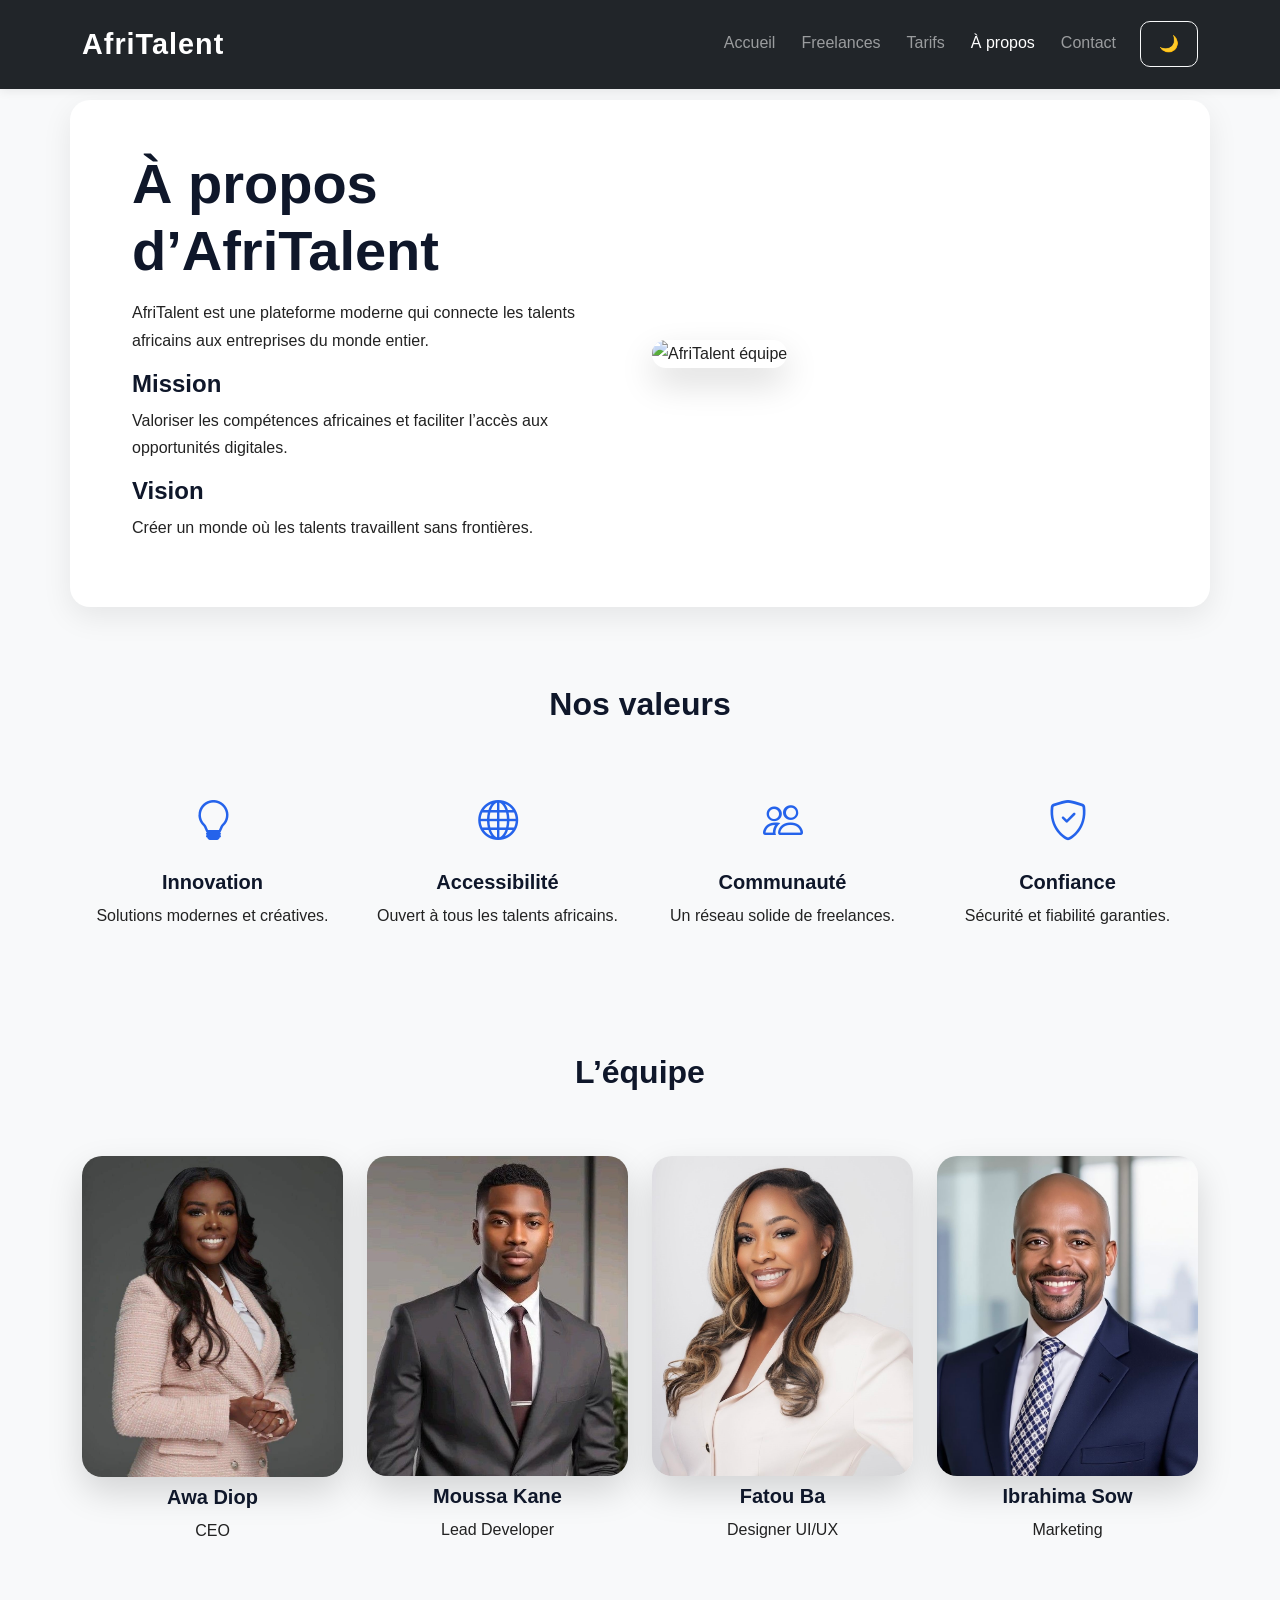
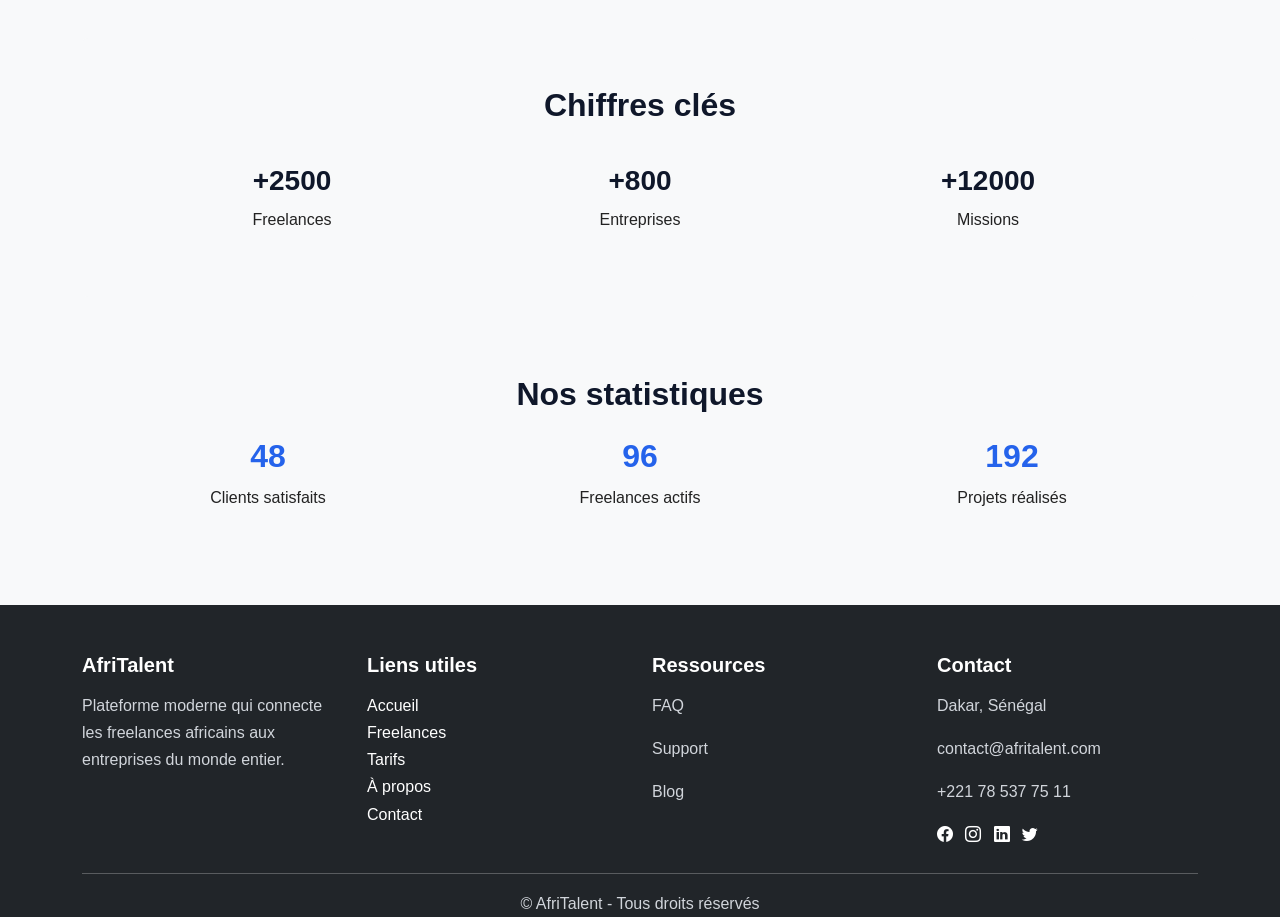
==== commit 93b57eb5: "COMMIT 10 - ajout final du projet AfriTalent et presentation PowerPoint" ====
--- a/about.html
+++ b/about.html
@@ -4,7 +4,7 @@
 <head>
   <meta charset="UTF-8">
   <meta name="viewport" content="width=device-width, initial-scale=1.0">
-  <title>AfriTalent - Tarifs</title>
+  <title>AfriTalent - À propos</title>
 
   <link href="https://cdn.jsdelivr.net/npm/bootstrap@5.3.0/dist/css/bootstrap.min.css" rel="stylesheet">
   <link href="https://cdn.jsdelivr.net/npm/bootstrap-icons@1.11.1/font/bootstrap-icons.css" rel="stylesheet">
@@ -15,500 +15,248 @@
 
 <!-- NAVBAR -->
 <header>
-  <nav class="navbar navbar-expand-lg navbar-dark bg-dark fixed-top">
-    <div class="container">
-
-      <a class="navbar-brand" href="index.html">AfriTalent</a>
-
-      <button class="navbar-toggler" type="button" data-bs-toggle="collapse" data-bs-target="#menu">
-        <span class="navbar-toggler-icon"></span>
-      </button>
-
-      <div class="collapse navbar-collapse" id="menu">
-
-        <ul class="navbar-nav ms-auto">
-          <li class="nav-item"><a class="nav-link" href="index.html">Accueil</a></li>
-          <li class="nav-item"><a class="nav-link" href="freelances.html">Freelances</a></li>
-          <li class="nav-item"><a class="nav-link active" href="tarifs.html">Tarifs</a></li>
-          <li class="nav-item"><a class="nav-link" href="about.html">À propos</a></li>
-          <li class="nav-item"><a class="nav-link" href="contact.html">Contact</a></li>
-
-          <button id="darkToggle" class="btn btn-outline-light ms-3">
-            🌙
-          </button>
-
-        </ul>
-
-      </div>
-    </div>
-  </nav>
+<nav class="navbar navbar-expand-lg navbar-dark bg-dark fixed-top">
+  <div class="container">
+
+    <a class="navbar-brand" href="index.html">AfriTalent</a>
+
+    <button class="navbar-toggler" data-bs-toggle="collapse" data-bs-target="#menu">
+      <span class="navbar-toggler-icon"></span>
+    </button>
+
+    <div class="collapse navbar-collapse" id="menu">
+      <ul class="navbar-nav ms-auto">
+        <li class="nav-item"><a class="nav-link" href="index.html">Accueil</a></li>
+        <li class="nav-item"><a class="nav-link" href="freelances.html">Freelances</a></li>
+        <li class="nav-item"><a class="nav-link" href="tarifs.html">Tarifs</a></li>
+        <li class="nav-item"><a class="nav-link active" href="about.html">À propos</a></li>
+        <li class="nav-item"><a class="nav-link" href="contact.html">Contact</a></li>
+     <button id="darkToggle" class="btn btn-outline-light ms-3">
+  🌙
+</button>
+      </ul>
+    </div>
+
+  </div>
+</nav>
 </header>
 
-<main class="container my-5" style="padding-top:80px;">
-
-<!-- TITRE -->
-<section class="text-center mb-5">
-  <h1>Nos Tarifs</h1>
-  <p>Choisissez le plan adapté à vos besoins</p>
-</section>
-
-<!-- PLANS -->
-<section class="row text-center g-4">
-
-  <!-- GRATUIT -->
-  <article class="col-md-4">
-    <div class="p-4 border rounded h-100">
-
-      <i class="bi bi-gift fs-1"></i>
-      <h3 class="mt-2">Gratuit</h3>
-      <h4>0 FCFA / mois</h4>
-
-      <p>Découvrir la plateforme sans engagement.</p>
-
-      <ul class="list-unstyled">
-        <li><i class="bi bi-check-circle text-success"></i> Profil basique</li>
-        <li><i class="bi bi-check-circle text-success"></i> Accès limité aux missions</li>
-        <li><i class="bi bi-x-circle text-danger"></i> Support prioritaire</li>
-      </ul>
-
-      <button class="btn btn-outline-dark w-100">Commencer</button>
-    </div>
-  </article>
-
-  <!-- PRO -->
-  <article class="col-md-4">
-    <div class="p-4 border border-dark rounded shadow position-relative h-100">
-
-      <span class="badge bg-dark position-absolute top-0 start-50 translate-middle">
-        Populaire
-      </span>
-
-      <i class="bi bi-rocket fs-1"></i>
-      <h3 class="mt-2">Pro</h3>
-      <h4>15 000 FCFA / mois</h4>
-
-      <p>Pour les freelances actifs et professionnels.</p>
-
-      <ul class="list-unstyled">
-        <li><i class="bi bi-check-circle text-success"></i> Accès complet aux missions</li>
-        <li><i class="bi bi-check-circle text-success"></i> Profil mis en avant</li>
-        <li><i class="bi bi-check-circle text-success"></i> Support prioritaire</li>
-      </ul>
-
-      <button class="btn btn-dark w-100">Choisir Pro</button>
-    </div>
-  </article>
-
-  <!-- ENTREPRISE -->
-  <article class="col-md-4">
-    <div class="p-4 border rounded h-100">
-
-      <i class="bi bi-building fs-1"></i>
-      <h3 class="mt-2">Entreprise</h3>
-      <h4>35 000 FCFA / mois</h4>
-
-      <p>Solution complète pour recruter des talents.</p>
-
-      <ul class="list-unstyled">
-        <li><i class="bi bi-check-circle text-success"></i> Accès illimité freelances</li>
-        <li><i class="bi bi-check-circle text-success"></i> Gestion d’équipe</li>
-        <li><i class="bi bi-check-circle text-success"></i> Support dédié 24/7</li>
-      </ul>
-
-      <button class="btn btn-outline-dark w-100">Contacter</button>
-    </div>
-  </article>
-
-</section>
-
-<!-- CTA -->
-<section class="text-center my-5 p-5 bg-light rounded">
-  <h2>Prêt à rejoindre AfriTalent ?</h2>
-  <p>Crée ton compte et commence dès aujourd’hui.</p>
-  <a href="contact.html" class="btn btn-dark">S’inscrire</a>
-</section>
-
-<!-- FAQ -->
-<section class="container my-5" id="faq">
-
-  <h2 class="text-center mb-4">FAQ</h2>
-
-  <div class="accordion shadow-sm" id="faqAccordion">
-
-    <div class="accordion-item mb-2">
-      <h2 class="accordion-header">
-        <button class="accordion-button" data-bs-toggle="collapse" data-bs-target="#q1">
-          AfriTalent est-il gratuit ?
-        </button>
-      </h2>
-      <div id="q1" class="accordion-collapse collapse show" data-bs-parent="#faqAccordion">
-        <div class="accordion-body">
-          Oui, un plan gratuit est disponible.
-        </div>
-      </div>
-    </div>
-
-    <div class="accordion-item mb-2">
-      <h2 class="accordion-header">
-        <button class="accordion-button collapsed" data-bs-toggle="collapse" data-bs-target="#q2">
-          Puis-je changer de plan ?
-        </button>
-      </h2>
-      <div id="q2" class="accordion-collapse collapse" data-bs-parent="#faqAccordion">
-        <div class="accordion-body">
-          Oui, à tout moment.
-        </div>
-      </div>
-    </div>
-
-    <div class="accordion-item mb-2">
-      <h2 class="accordion-header">
-        <button class="accordion-button collapsed" data-bs-toggle="collapse" data-bs-target="#q3">
-          Les paiements sont-ils sécurisés ?
-        </button>
-      </h2>
-      <div id="q3" class="accordion-collapse collapse" data-bs-parent="#faqAccordion">
-        <div class="accordion-body">
-          Oui, totalement sécurisés.
-        </div>
-      </div>
-    </div>
-
-    <div class="accordion-item mb-2">
-      <h2 class="accordion-header">
-        <button class="accordion-button collapsed" data-bs-toggle="collapse" data-bs-target="#q4">
-          Comment trouver un freelance ?
-        </button>
-      </h2>
-      <div id="q4" class="accordion-collapse collapse" data-bs-parent="#faqAccordion">
-        <div class="accordion-body">
-          Via la page Freelances.
-        </div>
-      </div>
-    </div>
-
-    <div class="accordion-item">
-      <h2 class="accordion-header">
-        <button class="accordion-button collapsed" data-bs-toggle="collapse" data-bs-target="#q5">
-          Comment devenir freelance ?
-        </button>
-      </h2>
-      <div id="q5" class="accordion-collapse collapse" data-bs-parent="#faqAccordion">
-        <div class="accordion-body">
-          Crée ton compte et commence.
-        </div>
-      </div>
-    </div>
-
-  </div>
-
-</section>
-
-<!-- footer -->
- 
+<main class="container" style="margin-top:100px;">
+
+<!-- ABOUT -->
+<section class="row align-items-center my-5">
+
+  <div class="col-md-6">
+    <h1>À propos d’AfriTalent</h1>
+    <p>
+      AfriTalent est une plateforme moderne qui connecte les talents africains aux entreprises du monde entier.
+    </p>
+
+    <h4>Mission</h4>
+    <p>Valoriser les compétences africaines et faciliter l’accès aux opportunités digitales.</p>
+
+    <h4>Vision</h4>
+    <p>Créer un monde où les talents travaillent sans frontières.</p>
+  </div>
+
+  <div class="col-md-6">
+    <img src="images/about.jpg" class="img-fluid rounded" alt="AfriTalent équipe">
+  </div>
+
+</section>
+
+<!-- VALEURS -->
+<section class="my-5 text-center">
+
+  <h2>Nos valeurs</h2>
+
+  <div class="row mt-4 g-4">
+
+    <div class="col-md-3">
+      <i class="bi bi-lightbulb fs-1"></i>
+      <h5>Innovation</h5>
+      <p>Solutions modernes et créatives.</p>
+    </div>
+
+    <div class="col-md-3">
+      <i class="bi bi-globe fs-1"></i>
+      <h5>Accessibilité</h5>
+      <p>Ouvert à tous les talents africains.</p>
+    </div>
+
+    <div class="col-md-3">
+      <i class="bi bi-people fs-1"></i>
+      <h5>Communauté</h5>
+      <p>Un réseau solide de freelances.</p>
+    </div>
+
+    <div class="col-md-3">
+      <i class="bi bi-shield-check fs-1"></i>
+      <h5>Confiance</h5>
+      <p>Sécurité et fiabilité garanties.</p>
+    </div>
+
+  </div>
+
+</section>
+
+<!-- EQUIPE -->
+<section class="my-5 text-center">
+
+  <h2>L’équipe</h2>
+
+  <div class="row mt-4 g-4">
+
+    <div class="col-md-3">
+      <img src="images/team1.jpg" class="img-fluid rounded mb-2" alt="CEO">
+      <h5>Awa Diop</h5>
+      <p>CEO</p>
+    </div>
+
+    <div class="col-md-3">
+      <img src="images/team2.jpg" class="img-fluid rounded mb-2" alt="Dev">
+      <h5>Moussa Kane</h5>
+      <p>Lead Developer</p>
+    </div>
+
+    <div class="col-md-3">
+      <img src="images/team3.jpg" class="img-fluid rounded mb-2" alt="Design">
+      <h5>Fatou Ba</h5>
+      <p>Designer UI/UX</p>
+    </div>
+
+    <div class="col-md-3">
+      <img src="images/team4.jpg" class="img-fluid rounded mb-2" alt="Marketing">
+      <h5>Ibrahima Sow</h5>
+      <p>Marketing</p>
+    </div>
+
+  </div>
+
+</section>
+
+<!-- CHIFFRES -->
+<section class="my-5 text-center bg-light p-5 rounded">
+
+  <h2>Chiffres clés</h2>
+
+  <div class="row mt-4">
+
+    <div class="col-md-4">
+      <h3>+2500</h3>
+      <p>Freelances</p>
+    </div>
+
+    <div class="col-md-4">
+      <h3>+800</h3>
+      <p>Entreprises</p>
+    </div>
+
+    <div class="col-md-4">
+      <h3>+12000</h3>
+      <p>Missions</p>
+    </div>
+
+  </div>
+
+</section>
+<section class="container my-5">
+
+  <h2 class="text-center mb-4">Nos statistiques</h2>
+
+  <div class="row text-center">
+
+    <div class="col-md-4">
+      <h3 class="counter" data-target="200">0</h3>
+      <p>Clients satisfaits</p>
+    </div>
+
+    <div class="col-md-4">
+      <h3 class="counter" data-target="400">0</h3>
+      <p>Freelances actifs</p>
+    </div>
+
+    <div class="col-md-4">
+      <h3 class="counter" data-target="800">0</h3>
+      <p>Projets réalisés</p>
+    </div>
+
+  </div>
+
+</section>
+
+</main>
+<!-- FOOTER -->
 <footer class="bg-dark text-white pt-5 mt-5">
+
   <div class="container">
 
-    <div class="row">
-
+    <div class="row g-4">
+
+      <!-- A PROPOS -->
       <div class="col-md-3">
         <h5>AfriTalent</h5>
-        <p>Plateforme de freelances africains modernes et connectés.</p>
-      </div>
-
-      <div class="col-md-3">
-        <h5>Liens</h5>
-        <p><a href="index.html" class="text-white">Accueil</a></p>
-        <p><a href="freelances.html" class="text-white">Freelances</a></p>
-        <p><a href="tarifs.html" class="text-white">Tarifs</a></p>
-      </div>
-
+        <p>
+          Plateforme moderne qui connecte les freelances africains aux entreprises du monde entier.
+        </p>
+      </div>
+
+      <!-- LIENS -->
+      <div class="col-md-3">
+        <h5>Liens utiles</h5>
+        <a href="index.html" class="text-white d-block">Accueil</a>
+        <a href="freelances.html" class="text-white d-block">Freelances</a>
+        <a href="tarifs.html" class="text-white d-block">Tarifs</a>
+        <a href="about.html" class="text-white d-block">À propos</a>
+        <a href="contact.html" class="text-white d-block">Contact</a>
+      </div>
+
+      <!-- RESSOURCES -->
+      <div class="col-md-3">
+        <h5>Ressources</h5>
+        <p>FAQ</p>
+        <p>Support</p>
+        <p>Blog</p>
+      </div>
+
+      <!-- CONTACT + RESEAUX -->
       <div class="col-md-3">
         <h5>Contact</h5>
         <p>Dakar, Sénégal</p>
         <p>contact@afritalent.com</p>
         <p>+221 78 537 75 11</p>
-      </div>
-
-      <div class="col-md-3">
-        <h5>Réseaux</h5>
-        <a href="https://facebook.com" class="text-white d-block">Facebook</a>
-        <a href="https://instagram.com" class="text-white d-block">Instagram</a>
-        <a href="https://linkedin.com" class="text-white d-block">LinkedIn</a>
-        <a href="https://twitter.com" class="text-white d-block">Twitter</a>
-      </div>
-
-    </div>
-
-    <hr>
-
-    <p class="text-center">© 2026 AfriTalent</p>
-
-  </div>
-</footer>
-
-<button id="topBtn">⬆</button>
-
-
-<script src="https://cdn.jsdelivr.net/npm/bootstrap@5.3.0/dist/js/bootstrap.bundle.min.js"></script>
-<script src="js/main.js"></script>
-
-</body>
-</html>
-<!DOCTYPE html>
-<html lang="fr">
-
-<head>
-  <meta charset="UTF-8">
-  <meta name="viewport" content="width=device-width, initial-scale=1.0">
-  <title>AfriTalent - Tarifs</title>
-
-  <link href="https://cdn.jsdelivr.net/npm/bootstrap@5.3.0/dist/css/bootstrap.min.css" rel="stylesheet">
-  <link href="https://cdn.jsdelivr.net/npm/bootstrap-icons@1.11.1/font/bootstrap-icons.css" rel="stylesheet">
-  <link rel="stylesheet" href="css/style.css">
-</head>
-
-<body>
-
-<!-- NAVBAR -->
-<header>
-  <nav class="navbar navbar-expand-lg navbar-dark bg-dark fixed-top">
-    <div class="container">
-
-      <a class="navbar-brand" href="index.html">AfriTalent</a>
-
-      <button class="navbar-toggler" type="button" data-bs-toggle="collapse" data-bs-target="#menu">
-        <span class="navbar-toggler-icon"></span>
-      </button>
-
-      <div class="collapse navbar-collapse" id="menu">
-
-        <ul class="navbar-nav ms-auto">
-          <li class="nav-item"><a class="nav-link" href="index.html">Accueil</a></li>
-          <li class="nav-item"><a class="nav-link" href="freelances.html">Freelances</a></li>
-          <li class="nav-item"><a class="nav-link active" href="tarifs.html">Tarifs</a></li>
-          <li class="nav-item"><a class="nav-link" href="about.html">À propos</a></li>
-          <li class="nav-item"><a class="nav-link" href="contact.html">Contact</a></li>
-
-          <button id="darkToggle" class="btn btn-outline-light ms-3">
-            🌙
-          </button>
-
-        </ul>
-
-      </div>
-    </div>
-  </nav>
-</header>
-
-<main class="container my-5" style="padding-top:80px;">
-
-<!-- TITRE -->
-<section class="text-center mb-5">
-  <h1>Nos Tarifs</h1>
-  <p>Choisissez le plan adapté à vos besoins</p>
-</section>
-
-<!-- PLANS -->
-<section class="row text-center g-4">
-
-  <!-- GRATUIT -->
-  <article class="col-md-4">
-    <div class="p-4 border rounded h-100">
-
-      <i class="bi bi-gift fs-1"></i>
-      <h3 class="mt-2">Gratuit</h3>
-      <h4>0 FCFA / mois</h4>
-
-      <p>Découvrir la plateforme sans engagement.</p>
-
-      <ul class="list-unstyled">
-        <li><i class="bi bi-check-circle text-success"></i> Profil basique</li>
-        <li><i class="bi bi-check-circle text-success"></i> Accès limité aux missions</li>
-        <li><i class="bi bi-x-circle text-danger"></i> Support prioritaire</li>
-      </ul>
-
-      <button class="btn btn-outline-dark w-100">Commencer</button>
-    </div>
-  </article>
-
-  <!-- PRO -->
-  <article class="col-md-4">
-    <div class="p-4 border border-dark rounded shadow position-relative h-100">
-
-      <span class="badge bg-dark position-absolute top-0 start-50 translate-middle">
-        Populaire
-      </span>
-
-      <i class="bi bi-rocket fs-1"></i>
-      <h3 class="mt-2">Pro</h3>
-      <h4>15 000 FCFA / mois</h4>
-
-      <p>Pour les freelances actifs et professionnels.</p>
-
-      <ul class="list-unstyled">
-        <li><i class="bi bi-check-circle text-success"></i> Accès complet aux missions</li>
-        <li><i class="bi bi-check-circle text-success"></i> Profil mis en avant</li>
-        <li><i class="bi bi-check-circle text-success"></i> Support prioritaire</li>
-      </ul>
-
-      <button class="btn btn-dark w-100">Choisir Pro</button>
-    </div>
-  </article>
-
-  <!-- ENTREPRISE -->
-  <article class="col-md-4">
-    <div class="p-4 border rounded h-100">
-
-      <i class="bi bi-building fs-1"></i>
-      <h3 class="mt-2">Entreprise</h3>
-      <h4>35 000 FCFA / mois</h4>
-
-      <p>Solution complète pour recruter des talents.</p>
-
-      <ul class="list-unstyled">
-        <li><i class="bi bi-check-circle text-success"></i> Accès illimité freelances</li>
-        <li><i class="bi bi-check-circle text-success"></i> Gestion d’équipe</li>
-        <li><i class="bi bi-check-circle text-success"></i> Support dédié 24/7</li>
-      </ul>
-
-      <button class="btn btn-outline-dark w-100">Contacter</button>
-    </div>
-  </article>
-
-</section>
-
-<!-- CTA -->
-<section class="text-center my-5 p-5 bg-light rounded">
-  <h2>Prêt à rejoindre AfriTalent ?</h2>
-  <p>Crée ton compte et commence dès aujourd’hui.</p>
-  <a href="contact.html" class="btn btn-dark">S’inscrire</a>
-</section>
-
-<!-- FAQ -->
-<section class="container my-5" id="faq">
-
-  <h2 class="text-center mb-4">FAQ</h2>
-
-  <div class="accordion shadow-sm" id="faqAccordion">
-
-    <div class="accordion-item mb-2">
-      <h2 class="accordion-header">
-        <button class="accordion-button" data-bs-toggle="collapse" data-bs-target="#q1">
-          AfriTalent est-il gratuit ?
-        </button>
-      </h2>
-      <div id="q1" class="accordion-collapse collapse show" data-bs-parent="#faqAccordion">
-        <div class="accordion-body">
-          Oui, un plan gratuit est disponible.
+
+        <div class="mt-2">
+          <a href="https://facebook.com" target="_blank" class="text-white me-2">
+            <i class="bi bi-facebook"></i>
+          </a>
+          <a href="https://instagram.com" target="_blank" class="text-white me-2">
+            <i class="bi bi-instagram"></i>
+          </a>
+          <a href="https://linkedin.com" target="_blank" class="text-white me-2">
+            <i class="bi bi-linkedin"></i>
+          </a>
+          <a href="https://twitter.com" target="_blank" class="text-white">
+            <i class="bi bi-twitter"></i>
+          </a>
         </div>
-      </div>
-    </div>
-
-    <div class="accordion-item mb-2">
-      <h2 class="accordion-header">
-        <button class="accordion-button collapsed" data-bs-toggle="collapse" data-bs-target="#q2">
-          Puis-je changer de plan ?
-        </button>
-      </h2>
-      <div id="q2" class="accordion-collapse collapse" data-bs-parent="#faqAccordion">
-        <div class="accordion-body">
-          Oui, à tout moment.
-        </div>
-      </div>
-    </div>
-
-    <div class="accordion-item mb-2">
-      <h2 class="accordion-header">
-        <button class="accordion-button collapsed" data-bs-toggle="collapse" data-bs-target="#q3">
-          Les paiements sont-ils sécurisés ?
-        </button>
-      </h2>
-      <div id="q3" class="accordion-collapse collapse" data-bs-parent="#faqAccordion">
-        <div class="accordion-body">
-          Oui, totalement sécurisés.
-        </div>
-      </div>
-    </div>
-
-    <div class="accordion-item mb-2">
-      <h2 class="accordion-header">
-        <button class="accordion-button collapsed" data-bs-toggle="collapse" data-bs-target="#q4">
-          Comment trouver un freelance ?
-        </button>
-      </h2>
-      <div id="q4" class="accordion-collapse collapse" data-bs-parent="#faqAccordion">
-        <div class="accordion-body">
-          Via la page Freelances.
-        </div>
-      </div>
-    </div>
-
-    <div class="accordion-item">
-      <h2 class="accordion-header">
-        <button class="accordion-button collapsed" data-bs-toggle="collapse" data-bs-target="#q5">
-          Comment devenir freelance ?
-        </button>
-      </h2>
-      <div id="q5" class="accordion-collapse collapse" data-bs-parent="#faqAccordion">
-        <div class="accordion-body">
-          Crée ton compte et commence.
-        </div>
-      </div>
-    </div>
-
-  </div>
-
-</section>
-
-<!-- footer -->
- 
-<footer class="bg-dark text-white pt-5 mt-5">
-  <div class="container">
-
-    <div class="row">
-
-      <div class="col-md-3">
-        <h5>AfriTalent</h5>
-        <p>Plateforme de freelances africains modernes et connectés.</p>
-      </div>
-
-      <div class="col-md-3">
-        <h5>Liens</h5>
-        <p><a href="index.html" class="text-white">Accueil</a></p>
-        <p><a href="freelances.html" class="text-white">Freelances</a></p>
-        <p><a href="tarifs.html" class="text-white">Tarifs</a></p>
-      </div>
-
-      <div class="col-md-3">
-        <h5>Contact</h5>
-        <p>Dakar, Sénégal</p>
-        <p>contact@afritalent.com</p>
-        <p>+221 78 537 75 11</p>
-      </div>
-
-      <div class="col-md-3">
-        <h5>Réseaux</h5>
-        <a href="https://facebook.com" class="text-white d-block">Facebook</a>
-        <a href="https://instagram.com" class="text-white d-block">Instagram</a>
-        <a href="https://linkedin.com" class="text-white d-block">LinkedIn</a>
-        <a href="https://twitter.com" class="text-white d-block">Twitter</a>
-      </div>
-
-    </div>
-
-    <hr>
-
-    <p class="text-center">© 2026 AfriTalent</p>
-
-  </div>
-</footer>
-
-<button id="topBtn">⬆</button>
-
-
-<script src="https://cdn.jsdelivr.net/npm/bootstrap@5.3.0/dist/js/bootstrap.bundle.min.js"></script>
-<script src="js/main.js"></script>
-
-</body>
-</html>
+
+      </div>
+
+    </div>
+
+    <hr class="mt-4">
+
+    <!-- COPYRIGHT -->
+    <p class="text-center mb-0">
+      © <span id="year"></span> AfriTalent - Tous droits réservés
+    </p>
+
+  </div>
+  <button id="topBtn">⬆</button>
+
+  <script src="https://cdn.jsdelivr.net/npm/bootstrap@5.3.0/dist/js/bootstrap.bundle.min.js"></script>
+    <script src="js/main.js"></script>
+
+  </body>
+  </html>
